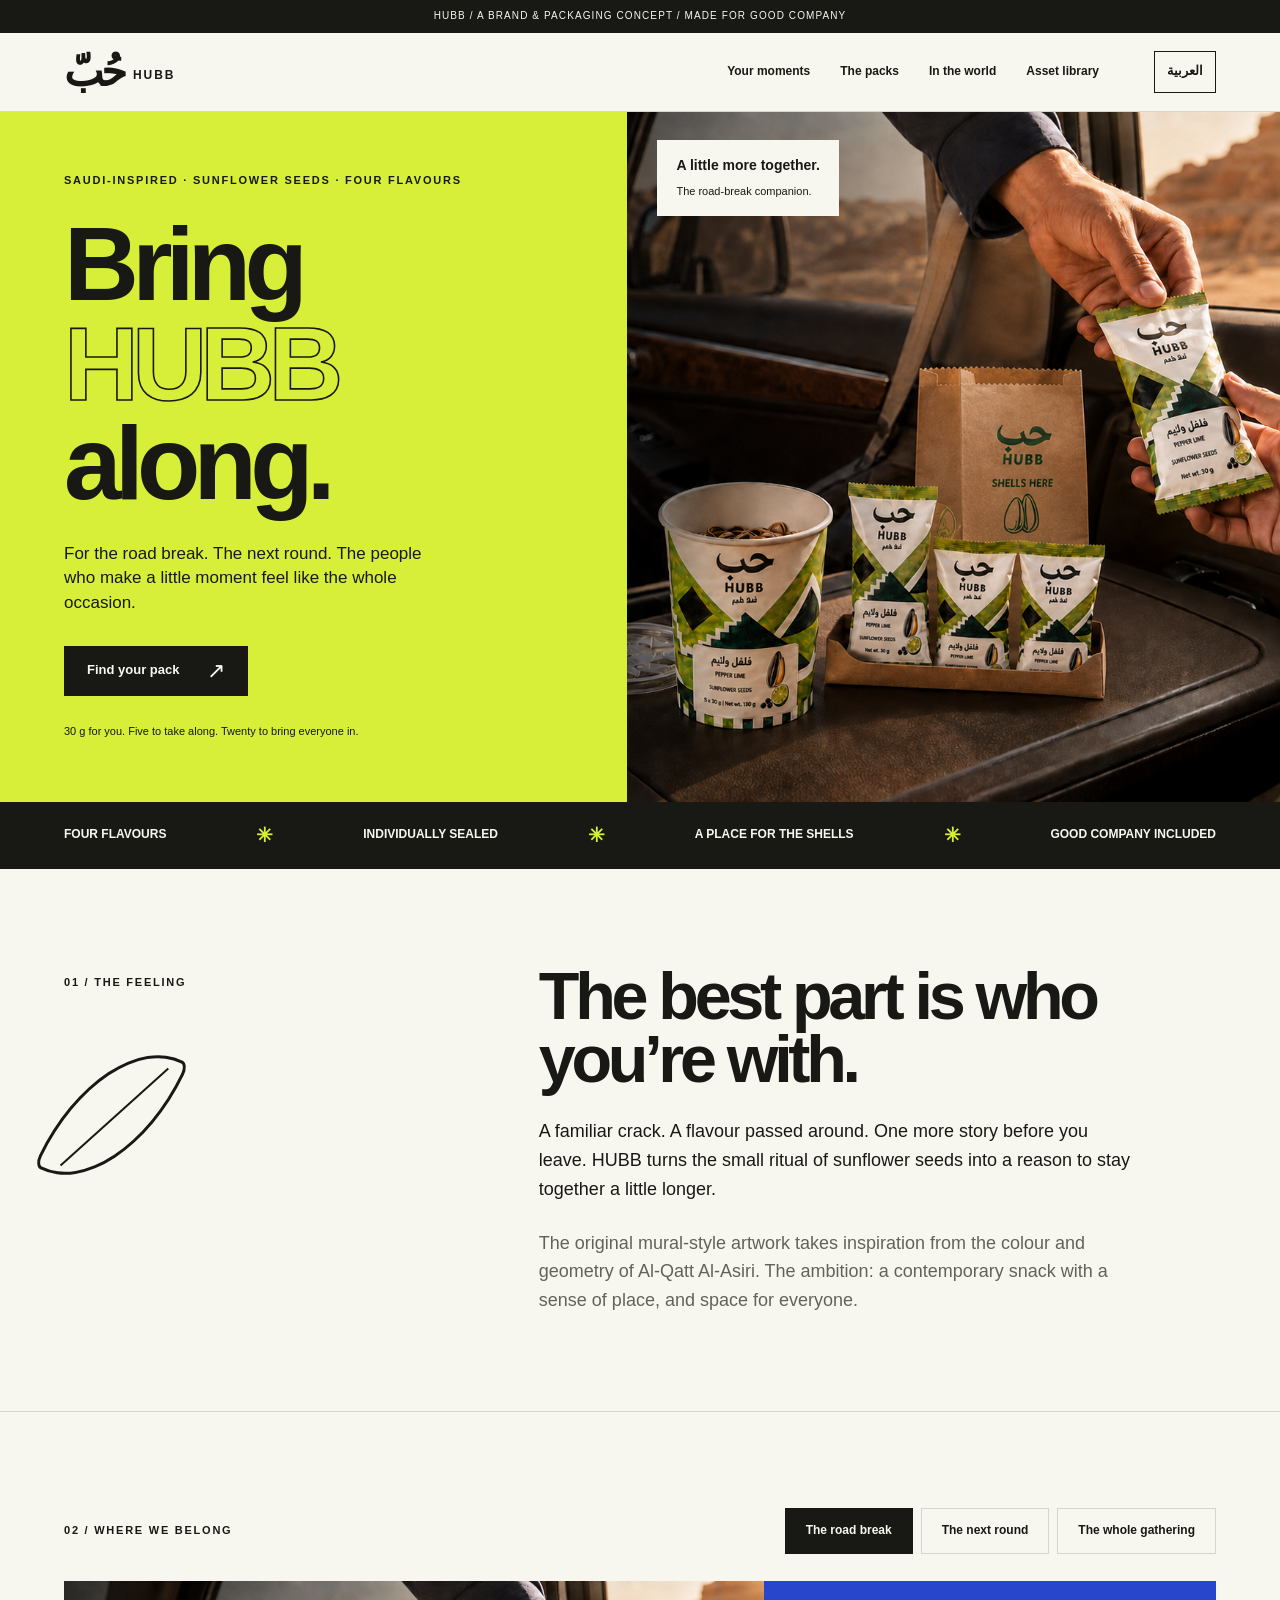
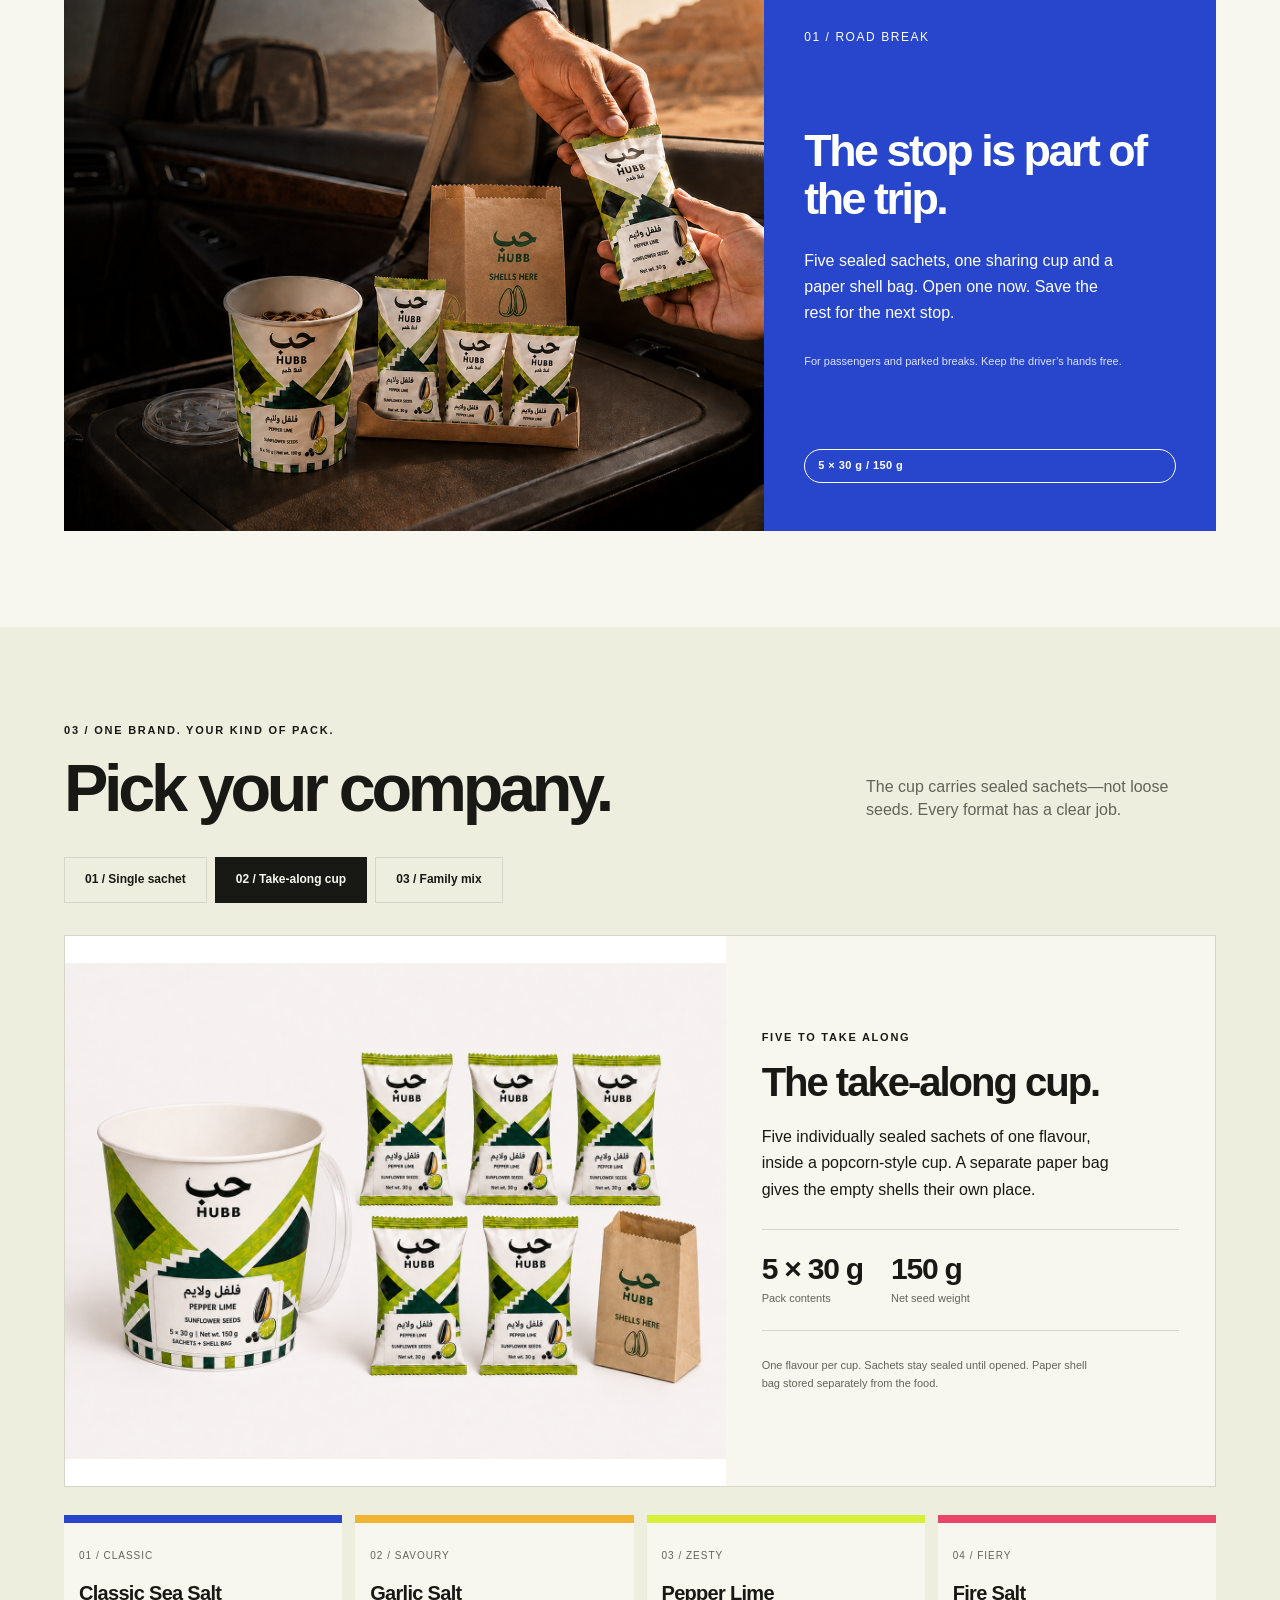
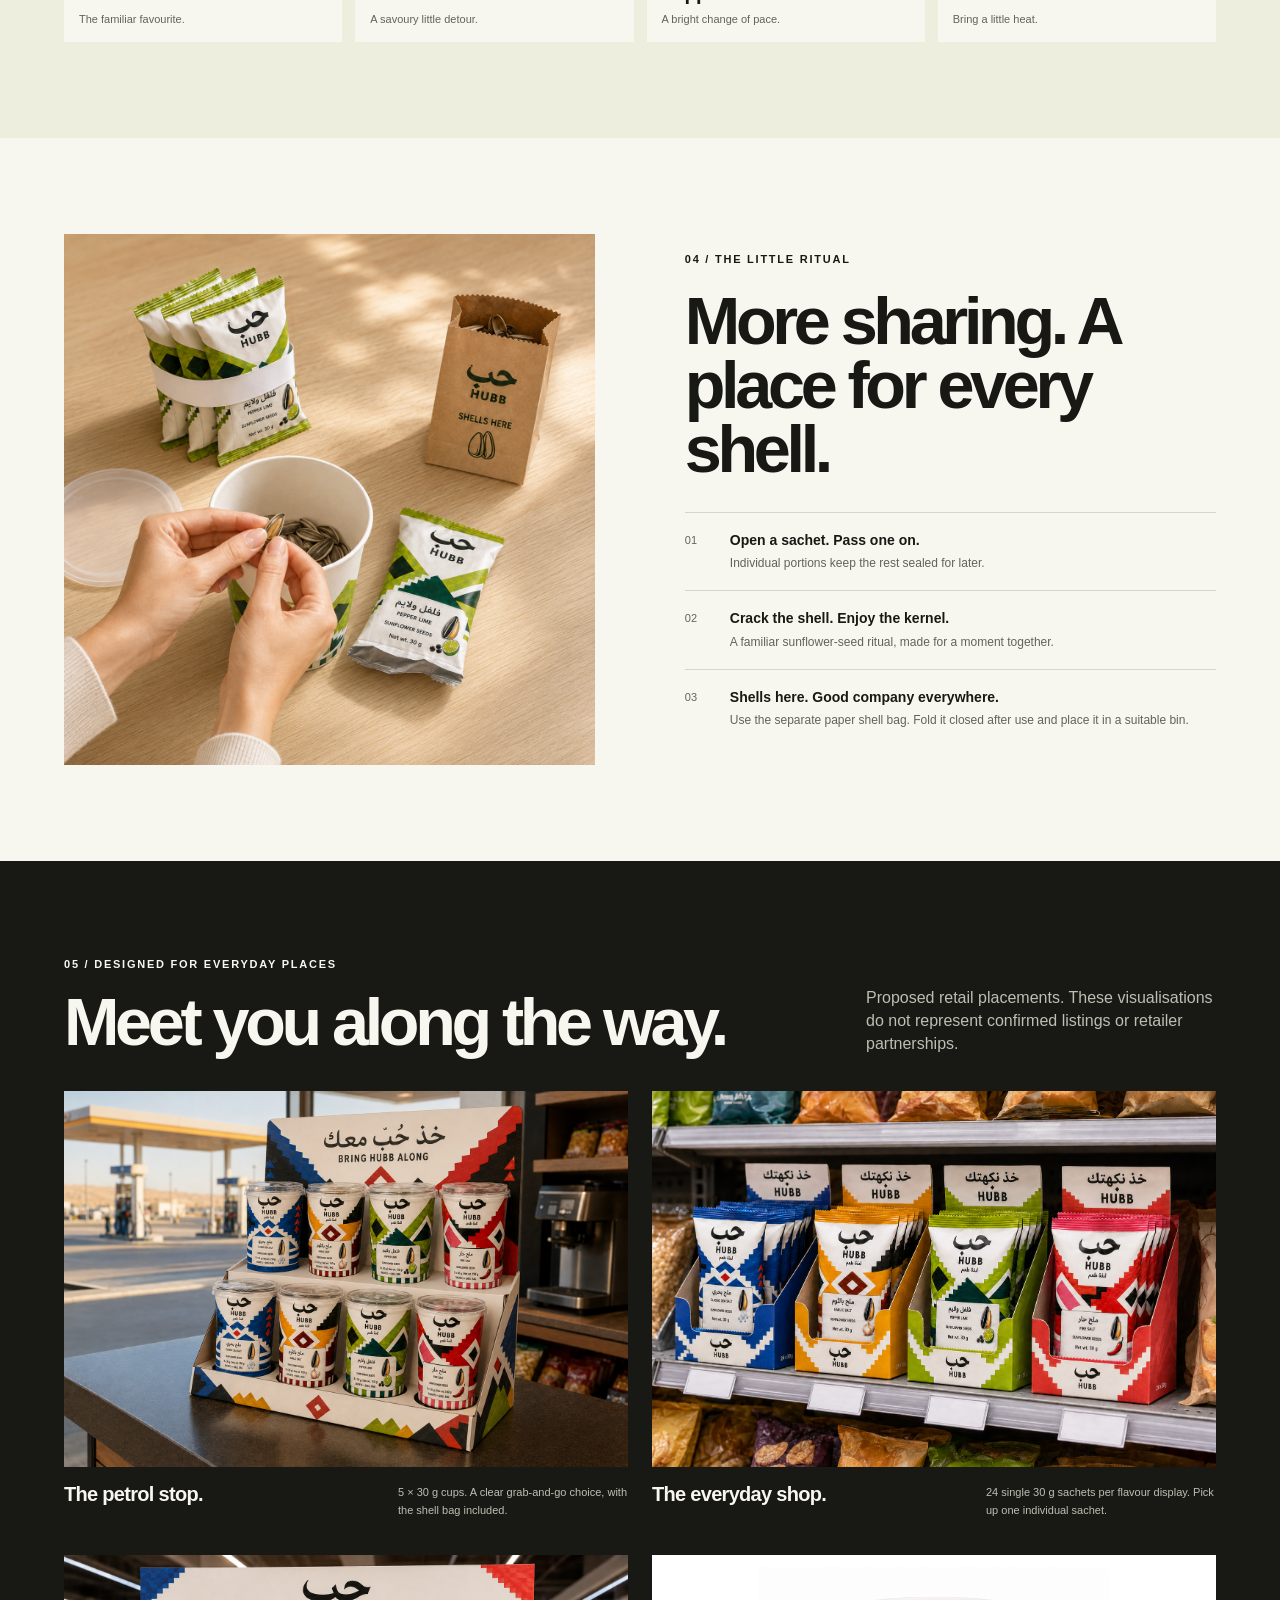
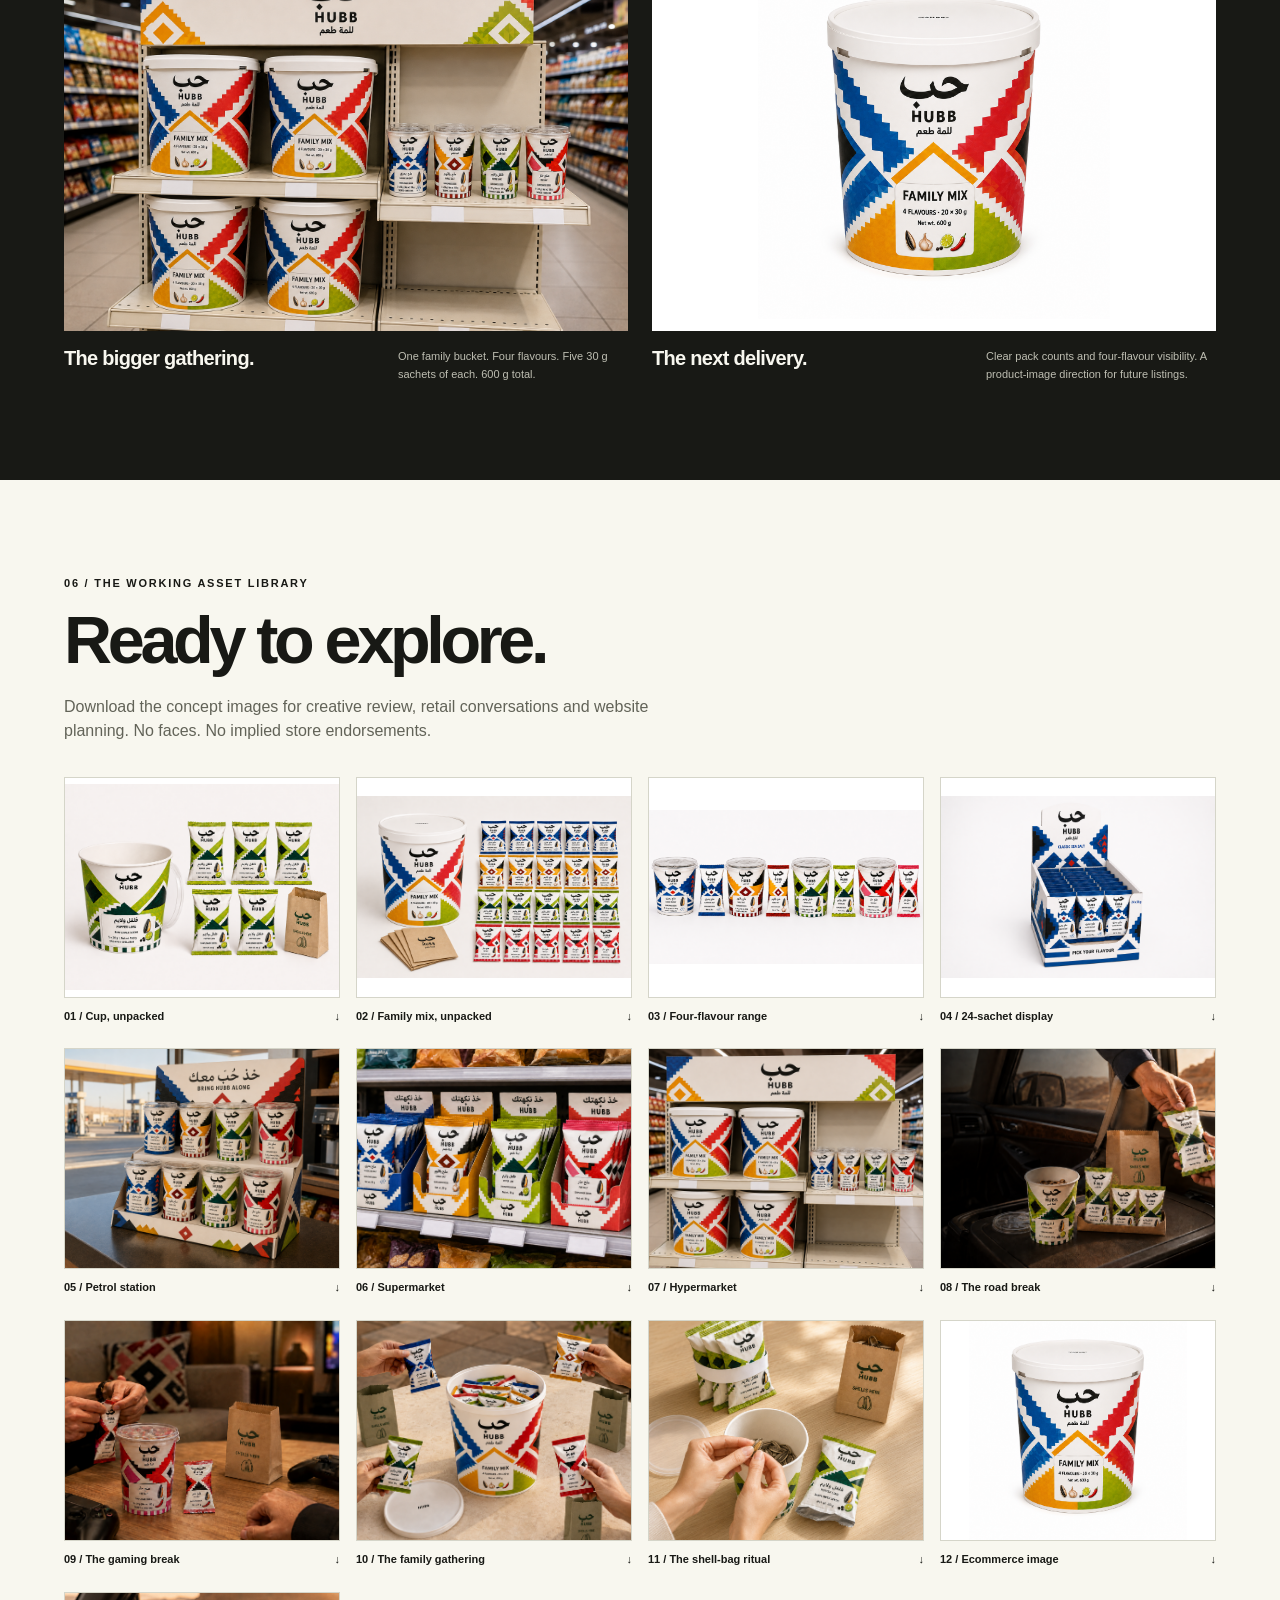
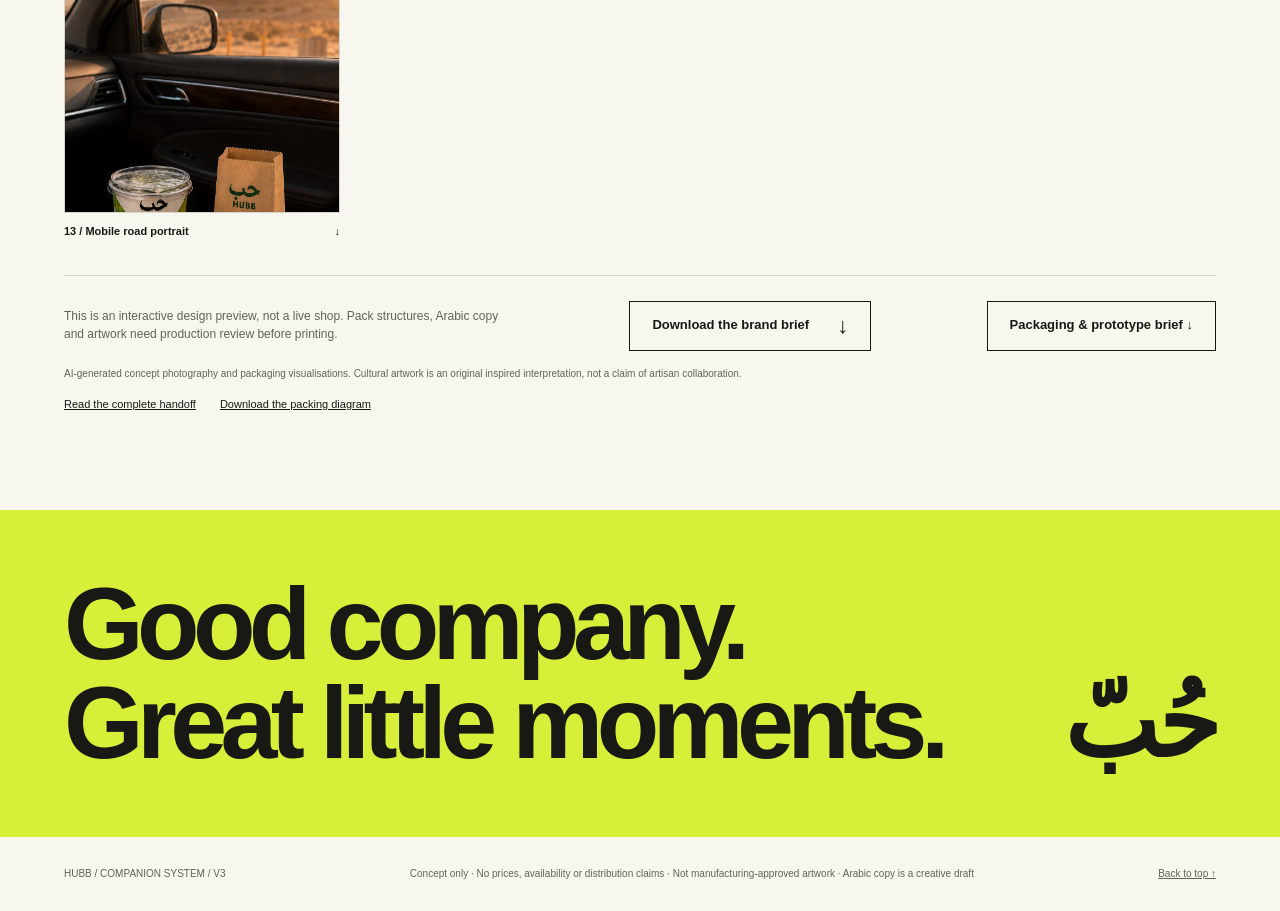
==== website/index.html @ 6b7f8776 "Publish HUBB companion brand website and visual assets" ====
<!doctype html>
<html lang="en" dir="ltr">
<head>
  <meta charset="utf-8">
  <meta name="viewport" content="width=device-width,initial-scale=1">
  <meta name="theme-color" content="#d8ef39">
  <title>HUBB — Bring HUBB along</title>
  <meta name="description" content="A Saudi-inspired sunflower seed brand for the road break, the next round and the whole gathering. Explore the HUBB packaging concept.">
  <style>
    :root{--ink:#181915;--paper:#f8f7ef;--lime:#d8ef39;--blue:#2746cc;--saffron:#efb430;--pink:#e84568;--line:#d5d5c9;--muted:#626358;--font:Arial,Helvetica,sans-serif}
    *{box-sizing:border-box}html{scroll-behavior:smooth;scroll-padding-top:90px}body{margin:0;background:var(--paper);color:var(--ink);font-family:var(--font);line-height:1.45}button,a{-webkit-tap-highlight-color:transparent}button{font:inherit}button,a{touch-action:manipulation}a{color:inherit}button{color:inherit}img{max-width:100%;display:block}a:focus-visible,button:focus-visible{outline:3px solid var(--blue);outline-offset:5px}button{cursor:pointer}button:disabled{cursor:default}::selection{background:var(--lime);color:var(--ink)}.skip{position:fixed;top:-100px;inset-inline-start:16px;background:var(--ink);color:white;padding:12px;z-index:100}.skip:focus{top:10px}.wrap{max-width:1600px;margin:auto;padding-inline:5vw}.eyebrow{font-size:11px;font-weight:800;letter-spacing:.16em;text-transform:uppercase}.muted{color:var(--muted)}h1,h2,h3,p{margin:0}h1,h2{font-weight:900;letter-spacing:-.065em;line-height:.96}h2{font-size:clamp(42px,5.2vw,78px)}h3{font-size:23px;line-height:1.08;letter-spacing:-.035em}p{font-size:16px}.tag{display:inline-flex;align-items:center;gap:9px;padding:8px 13px;border:1px solid currentColor;border-radius:30px;font-size:11px;font-weight:bold;letter-spacing:.04em}.dot{width:7px;height:7px;border-radius:50%;background:currentColor}.button{display:inline-flex;justify-content:center;align-items:center;gap:28px;min-height:50px;padding:13px 22px;text-decoration:none;border:1px solid var(--ink);background:var(--ink);color:var(--paper);font-size:13px;font-weight:bold;border-radius:0}.button.light{background:transparent;color:var(--ink)}.arrow{font-size:22px;font-weight:400;line-height:1}.section{padding-block:96px}.section-head{display:flex;justify-content:space-between;gap:35px;align-items:flex-end;margin-bottom:36px}.section-head .eyebrow{margin-bottom:18px}.section-head p{max-width:350px}.topbar{background:var(--ink);color:var(--paper);text-align:center;font-size:10px;letter-spacing:.11em;text-transform:uppercase;padding:9px 15px}.nav{position:sticky;top:0;z-index:20;background:rgba(248,247,239,.97);border-bottom:1px solid var(--line)}.nav-inner{height:78px;display:flex;align-items:center;gap:30px}.brand{text-decoration:none;display:flex;align-items:center;gap:10px}.brand-ar{font-family:Tahoma,Arial,sans-serif;font-size:42px;font-weight:900;letter-spacing:-4px;line-height:1}.brand-en{font-size:12px;letter-spacing:.16em;font-weight:900;padding-top:9px}.nav-links{display:flex;gap:30px;margin-inline-start:auto}.nav-links a{text-decoration:none;font-size:12px;font-weight:bold}.nav-links a:hover{text-decoration:underline;text-underline-offset:6px}.lang{margin-inline-start:25px;min-height:42px;min-width:62px;border:1px solid var(--ink);background:none;font-weight:bold;font-size:13px}.hero{display:grid;grid-template-columns:1fr 1.04fr;min-height:690px;background:var(--lime);overflow:hidden}.hero-copy{padding:58px 4vw 58px 5vw;display:flex;flex-direction:column;align-items:flex-start;justify-content:center}.hero .eyebrow{margin-bottom:26px}.hero h1{font-size:clamp(70px,8.1vw,122px);max-width:610px}.hero h1 span{display:block}.hero h1 .outline{-webkit-text-stroke:1.6px var(--ink);color:transparent}.hero-copy>p{max-width:365px;margin-top:28px;font-size:17px}.hero-copy .button{margin-top:30px}.hero-small{margin-top:32px;font-size:11px!important;max-width:none!important}.hero-visual{position:relative;min-width:0;min-height:100%;background:#d7d1bf}.hero-visual>picture,.hero-visual img{width:100%;height:100%;object-fit:cover;position:absolute;inset:0}.hero-label{position:absolute;bottom:30px;inset-inline-start:30px;background:var(--paper);padding:15px 19px;max-width:260px}.hero-label strong{display:block;font-size:14px;margin-bottom:3px}.hero-label span{font-size:11px}.ribbon{padding:19px 5vw;background:var(--ink);color:var(--paper);display:flex;justify-content:space-between;align-items:center;gap:20px;flex-wrap:wrap;font-size:12px;font-weight:bold}.ribbon i{font-style:normal;color:var(--lime);font-size:20px}.story{display:grid;grid-template-columns:.55fr 1fr;gap:8vw;border-bottom:1px solid var(--line)}.story h2{max-width:780px}.story p{max-width:600px;margin-top:25px;font-size:18px;line-height:1.6}.story-side{padding-top:10px}.story-side .seed-mark{margin-top:45px;width:95px;height:160px;border:3px solid var(--ink);border-radius:95% 8% 95% 8%;transform:rotate(26deg);position:relative}.seed-mark:after{content:"";position:absolute;width:2px;background:var(--ink);height:145px;left:47px;top:5px;transform:rotate(22deg)}.moments-head{display:flex;align-items:center;justify-content:space-between;gap:28px;margin-bottom:27px}.tabs{display:flex;gap:8px;flex-wrap:wrap}.tab{background:none;border:1px solid var(--line);padding:13px 20px;min-height:46px;font-size:12px;font-weight:bold}.tab[aria-selected="true"]{background:var(--ink);border-color:var(--ink);color:var(--paper)}.tab:hover{border-color:var(--ink)}.moment-stage{display:grid;grid-template-columns:1.55fr 1fr;min-height:550px}.moment-stage .photo{min-height:550px;position:relative;background:#ddd7ca;overflow:hidden}.moment-stage .photo img{width:100%;height:100%;position:absolute;object-fit:cover}.moment-copy{background:var(--blue);color:white;padding:48px 40px;display:flex;flex-direction:column;justify-content:space-between;gap:35px}.moment-copy h3{font-size:clamp(35px,3.5vw,55px);letter-spacing:-.055em;max-width:390px}.moment-copy p{margin-top:25px;max-width:320px;line-height:1.65}.moment-note{font-size:11px!important;opacity:.85}.moment-counter{font-size:12px;letter-spacing:.13em}.format-section{background:#eeeede}.format-selector{margin-bottom:32px}.format-layout{display:grid;grid-template-columns:1.35fr 1fr;border:1px solid var(--line);background:var(--paper)}.format-photo{background:white;min-width:0;display:flex;align-items:center;justify-content:center;aspect-ratio:1.2}.format-photo img{width:100%;height:100%;object-fit:contain}.format-detail{padding:40px 36px;display:flex;flex-direction:column;justify-content:center}.format-detail h3{font-size:40px;letter-spacing:-.05em;margin:15px 0 20px}.format-detail>p{line-height:1.65;max-width:370px}.format-stat{display:flex;gap:28px;border-block:1px solid var(--line);padding:22px 0;margin:26px 0}.format-stat strong{display:block;font-size:30px;letter-spacing:-.04em;line-height:1.1}.format-stat span{font-size:11px;color:var(--muted)}.format-detail .small{font-size:11px;max-width:340px;line-height:1.6}.flavors{display:grid;grid-template-columns:repeat(4,1fr);margin-top:28px;gap:13px}.flavor{border-top:8px solid var(--color);padding:19px 15px 14px;background:var(--paper)}.flavor .num{font-size:10px;letter-spacing:.1em;color:var(--muted)}.flavor h3{margin-top:17px;font-size:20px}.flavor p{font-size:11px;margin-top:8px;color:var(--muted)}.ritual{display:grid;grid-template-columns:1fr 1fr;gap:7vw;align-items:center}.ritual-image{background:white;aspect-ratio:1;object-fit:contain;width:100%}.ritual .eyebrow{margin-bottom:22px}.ritual h2{max-width:480px}.ritual-list{padding:0;margin:30px 0 0;list-style:none;counter-reset:ritual}.ritual-list li{counter-increment:ritual;display:grid;grid-template-columns:30px 1fr;gap:15px;padding:17px 0;border-top:1px solid var(--line)}.ritual-list li:before{content:"0" counter(ritual);font-size:11px;color:var(--muted);padding-top:3px}.ritual-list strong{display:block;font-size:14px;margin-bottom:4px}.ritual-list p{font-size:12px;color:var(--muted);line-height:1.6}.retail{background:var(--ink);color:var(--paper)}.retail .muted{color:#bebeb2}.retail-grid{display:grid;grid-template-columns:1fr 1fr;gap:36px 24px}.retail-card{min-width:0}.retail-image{aspect-ratio:1.5;overflow:hidden;background:#33342d}.retail-card img{width:100%;height:100%;object-fit:cover;transition:transform .6s}.retail-card:hover img{transform:scale(1.025)}.retail-caption{display:flex;justify-content:space-between;gap:25px;padding-top:17px}.retail-caption h3{font-size:20px}.retail-caption p{font-size:11px;max-width:230px;color:#bebeb2;line-height:1.6}.asset-header{max-width:620px}.assets-grid{display:grid;grid-template-columns:repeat(4,1fr);gap:24px 16px;margin-top:35px}.asset{text-decoration:none;display:block;min-width:0}.asset-thumb{aspect-ratio:1.25;background:#eeeee4;overflow:hidden;border:1px solid var(--line)}.asset img{height:100%;width:100%;object-fit:cover;transition:transform .5s}.asset:hover img{transform:scale(1.035)}.asset-caption{display:flex;justify-content:space-between;gap:10px;font-size:11px;font-weight:bold;padding-top:11px}.asset-caption span:first-child{flex:1}.download-bar{margin-top:35px;border-top:1px solid var(--line);padding-top:25px;display:flex;justify-content:space-between;gap:20px;align-items:center}.download-bar p{font-size:12px;max-width:450px}.end{background:var(--lime);padding-block:65px}.end-inner{display:flex;justify-content:space-between;gap:40px;align-items:flex-end}.end h2{font-size:clamp(48px,8vw,120px);max-width:930px}.end .brand-ar{font-size:100px}.footer{padding-block:30px;display:flex;justify-content:space-between;gap:30px;font-size:10px;color:var(--muted)}.footer p{font-size:10px;max-width:650px}.photo-credit{font-size:10px;color:var(--muted);margin-top:16px} [dir="rtl"]{--font:Tahoma,Arial,sans-serif}[dir="rtl"] h1,[dir="rtl"] h2,[dir="rtl"] h3{letter-spacing:-.025em;line-height:1.2}[dir="rtl"] .eyebrow{letter-spacing:0}[dir="rtl"] .hero-copy{padding:58px 5vw 58px 4vw}[dir="rtl"] .hero h1{font-size:clamp(64px,7vw,105px)}[dir="rtl"] .brand-ar{letter-spacing:-3px}[dir="rtl"] .arrow{transform:scaleX(-1)}[dir="rtl"] .format-detail h3{font-size:35px}[dir="rtl"] .hero h1 .outline{-webkit-text-stroke:1px var(--ink)}
    @media(min-width:1600px){.wrap{padding-inline:80px}.hero{max-width:1600px;margin:auto}.hero-copy{padding-inline-start:80px}.ribbon{max-width:1600px;margin:auto}}
    @media(max-width:1000px){.nav-links{gap:18px}.nav-inner{gap:15px}.lang{margin-inline-start:10px}.hero{min-height:580px}.hero-copy{padding-block:42px}.hero h1{font-size:80px}.section{padding-block:70px}.moment-stage{grid-template-columns:1.2fr 1fr;min-height:480px}.moment-stage .photo{min-height:480px}.moment-copy{padding:30px}.format-layout{grid-template-columns:1.1fr 1fr}.format-detail{padding:28px}.format-detail h3{font-size:34px}.assets-grid{grid-template-columns:repeat(3,1fr)}}
    @media(max-width:700px){.wrap{padding-inline:22px}.topbar{font-size:8px;letter-spacing:.07em}.nav-inner{height:68px}.brand-ar{font-size:35px}.brand-en{font-size:10px}.nav-links{margin-inline-start:auto}.nav-links a{font-size:11px}.nav-links a:nth-child(n+2){display:none}.lang{min-height:37px;min-width:54px;margin-inline-start:2px;font-size:11px}.hero{grid-template-columns:1fr}.hero-copy,[dir="rtl"] .hero-copy{padding:35px 22px 38px}.hero .eyebrow{margin-bottom:20px;font-size:9px}.hero h1{font-size:83px;line-height:.89;letter-spacing:-.07em}.hero h1 span{display:inline}.hero h1 span:after{content:" "}.hero h1 .outline{display:block}.hero-copy>p{font-size:14px;max-width:290px;margin-top:24px}.hero-copy .button{margin-top:22px;min-height:46px;font-size:12px}.hero-small{margin-top:18px!important;font-size:10px!important}.hero-visual{min-height:420px;aspect-ratio:1}.hero-label{bottom:20px;inset-inline-start:22px;padding:12px 15px}.hero-label strong{font-size:12px}.hero-label span{font-size:10px}.ribbon{padding:18px 22px;font-size:10px;gap:14px;justify-content:flex-start}.ribbon i{font-size:14px}.ribbon span:last-child{display:none}.section{padding-block:54px}.section-head{display:block;margin-bottom:25px}.section-head p{margin-top:20px;font-size:14px}.section-head .eyebrow{font-size:10px;margin-bottom:14px}h2{font-size:43px}.story{grid-template-columns:1fr;gap:24px}.story-side{display:flex;align-items:center;justify-content:space-between}.story-side .seed-mark{display:none}.story p{font-size:15px;margin-top:20px}.moments-head{display:block}.moments-head .eyebrow{margin-bottom:20px}.tabs{gap:6px}.tab{font-size:10px;padding:12px 13px;min-height:42px;flex:1}.moment-stage{grid-template-columns:1fr}.moment-stage .photo{min-height:350px;aspect-ratio:1.1}.moment-copy{padding:29px 24px;min-height:340px;gap:25px}.moment-copy h3{font-size:39px;max-width:320px}.moment-copy p{font-size:14px;line-height:1.6;margin-top:18px}.moment-note{font-size:10px!important}.format-selector{margin-bottom:22px}.format-layout{grid-template-columns:1fr}.format-photo{aspect-ratio:1.2}.format-detail{padding:28px 23px}.format-detail h3{font-size:33px;margin:13px 0 17px}.format-detail>p{font-size:14px}.format-stat{margin:22px 0;padding:19px 0;gap:22px}.format-stat strong{font-size:27px}.flavors{grid-template-columns:1fr 1fr;gap:10px}.flavor{padding:14px 13px;border-top-width:6px}.flavor h3{font-size:19px;margin-top:10px}.flavor p{font-size:10px}.ritual{grid-template-columns:1fr;gap:29px}.ritual-image{order:2}.ritual-list{margin-top:25px}.retail-grid{grid-template-columns:1fr;gap:30px}.retail-caption{gap:18px}.retail-caption h3{font-size:19px}.retail-caption p{font-size:10px;max-width:180px}.assets-grid{grid-template-columns:1fr 1fr;gap:22px 12px}.asset-caption{font-size:10px}.download-bar{align-items:flex-start;flex-direction:column}.download-bar p{font-size:11px}.button{font-size:12px}.end{padding-block:43px}.end-inner{align-items:center}.end h2{font-size:51px}.end .brand-ar{font-size:68px}.footer{flex-direction:column;padding-block:23px;gap:14px}.footer p{font-size:9px}.photo-credit{font-size:9px}[dir="rtl"] .hero h1{font-size:70px;line-height:1.1}[dir="rtl"] .hero h1 span{display:block}[dir="rtl"] h2{font-size:38px}[dir="rtl"] .end h2{font-size:44px}}
    .hero-visual img{object-position:72% center}.hero-label{top:28px;bottom:auto}#moment-image{object-position:70% center}.retail-card:last-child .retail-image{background:white}.retail-card:last-child img{object-fit:contain;padding:12px}.asset.product .asset-thumb{background:white}.asset.product img{object-fit:contain}
    @media(max-width:700px){.hero-visual{width:100%;min-width:0;aspect-ratio:auto}.hero-visual img{object-position:center bottom}.hero-label{top:20px;bottom:auto}.moment-stage .photo{width:100%;min-width:0;aspect-ratio:auto}.end-inner{display:block}.end .brand-ar{font-size:56px;margin-top:28px}}
    @media(prefers-reduced-motion:reduce){html{scroll-behavior:auto}*,*:before,*:after{transition:none!important;animation:none!important}}
    @media print{.topbar,.nav,.skip,.tabs,.download-bar,.assets,.button{display:none!important}body{background:white}.wrap{padding-inline:15px}.section{padding-block:30px;break-inside:avoid}h2{font-size:32px}.hero{min-height:400px;grid-template-columns:1fr 1fr}.hero h1{font-size:60px}.hero-copy{padding:25px}.hero-visual{min-height:400px}.moment-stage{min-height:350px}.moment-stage .photo{min-height:350px}.moment-copy{padding:22px}.moment-copy h3{font-size:30px}.retail{background:white;color:var(--ink)}.retail-caption p{color:var(--muted)}.end{padding-block:25px}.end h2{font-size:45px}.footer{padding-block:15px}a{text-decoration:none}}
  </style>
</head>
<body>
  <a class="skip" href="#main" data-en="Skip to content" data-ar="انتقل إلى المحتوى">Skip to content</a>
  <div class="topbar" data-en="HUBB / A brand & packaging concept / Made for good company" data-ar="حُبّ / تصور للعلامة والتغليف / للّمة الحلوة">HUBB / A brand & packaging concept / Made for good company</div>
  <header class="nav"><div class="wrap nav-inner"><a class="brand" href="#" aria-label="HUBB home"><span class="brand-ar" lang="ar" dir="rtl">حُبّ</span><span class="brand-en">HUBB</span></a><nav class="nav-links" aria-label="Main navigation"><a href="#moments" data-en="Your moments" data-ar="لحظاتك">Your moments</a><a href="#formats" data-en="The packs" data-ar="العبوات">The packs</a><a href="#retail" data-en="In the world" data-ar="حولك">In the world</a><a href="#assets" data-en="Asset library" data-ar="مكتبة الصور">Asset library</a></nav><button class="lang" id="language" aria-label="Switch to Arabic">العربية</button></div></header>
  <main id="main">
    <section class="hero" aria-labelledby="hero-title"><div class="hero-copy"><div class="eyebrow" data-en="Saudi-inspired · Sunflower seeds · Four flavours" data-ar="بإلهام سعودي · بذور دوار الشمس · أربع نكهات">Saudi-inspired · Sunflower seeds · Four flavours</div><h1 id="hero-title"><span data-en="Bring" data-ar="خذ">Bring</span><span class="outline" data-en="HUBB" data-ar="حُبّ">HUBB</span><span data-en="along." data-ar="معك.">along.</span></h1><p data-en="For the road break. The next round. The people who make a little moment feel like the whole occasion." data-ar="لاستراحة الطريق. للجولة الجاية. وللناس اللي يحوّلون اللحظة البسيطة إلى لَمّة حلوة.">For the road break. The next round. The people who make a little moment feel like the whole occasion.</p><a class="button" href="#formats"><span data-en="Find your pack" data-ar="اكتشف عبوتك">Find your pack</span><span class="arrow" aria-hidden="true">↗</span></a><p class="hero-small" data-en="30 g for you. Five to take along. Twenty to bring everyone in." data-ar="٣٠ غ لك. خمس أكياس للطلعة. وعشرون كيسًا للّمة.">30 g for you. Five to take along. Twenty to bring everyone in.</p></div><div class="hero-visual"><picture><source media="(max-width:700px)" srcset="../assets/13-mobile-road.png"><img src="../assets/08-road-hero.png" alt="HUBB sharing cup and sunflower seed sachets during a parked Saudi road-trip break; no faces shown" data-alt-en="HUBB sharing cup and sunflower seed sachets during a parked Saudi road-trip break; no faces shown" data-alt-ar="عبوة حُبّ وأكياس بذور دوار الشمس في استراحة رحلة سعودية والسيارة متوقفة، دون إظهار الوجوه" fetchpriority="high"></picture><div class="hero-label"><strong data-en="A little more together." data-ar="اللّمة أحلى مع حُبّ.">A little more together.</strong><span data-en="The road-break companion." data-ar="رفيق استراحة الطريق.">The road-break companion.</span></div></div></section>
    <div class="ribbon" aria-label="Brand features"><span data-en="FOUR FLAVOURS" data-ar="أربع نكهات">FOUR FLAVOURS</span><i aria-hidden="true">✳</i><span data-en="INDIVIDUALLY SEALED" data-ar="أكياس مغلقة كلٌّ على حدة">INDIVIDUALLY SEALED</span><i aria-hidden="true">✳</i><span data-en="A PLACE FOR THE SHELLS" data-ar="مكان للقشور">A PLACE FOR THE SHELLS</span><i aria-hidden="true">✳</i><span data-en="GOOD COMPANY INCLUDED" data-ar="للّمة طعم">GOOD COMPANY INCLUDED</span></div>
    <section class="wrap section story"><div class="story-side"><div class="eyebrow" data-en="01 / The feeling" data-ar="٠١ / الحكاية">01 / The feeling</div><div class="seed-mark" aria-hidden="true"></div></div><div><h2 data-en="The best part is who you’re with." data-ar="أحلى ما في اللحظة، اللي معك.">The best part is who you’re with.</h2><p data-en="A familiar crack. A flavour passed around. One more story before you leave. HUBB turns the small ritual of sunflower seeds into a reason to stay together a little longer." data-ar="طقطقة مألوفة. نكهة تتشاركها. وسالفة أخيرة قبل تمشون. حُبّ يحوّل بذور دوار الشمس إلى تفاصيل صغيرة تجمعنا وقتًا أطول.">A familiar crack. A flavour passed around. One more story before you leave. HUBB turns the small ritual of sunflower seeds into a reason to stay together a little longer.</p><p class="muted" data-en="The original mural-style artwork takes inspiration from the colour and geometry of Al-Qatt Al-Asiri. The ambition: a contemporary snack with a sense of place, and space for everyone." data-ar="تصاميم أصلية مستلهمة من ألوان القط العسيري وهندسته، لطموح يجمع روح المكان مع سناك معاصر يرحّب بالجميع.">The original mural-style artwork takes inspiration from the colour and geometry of Al-Qatt Al-Asiri. The ambition: a contemporary snack with a sense of place, and space for everyone.</p></div></section>
    <section id="moments" class="wrap section"><div class="moments-head"><div class="eyebrow" data-en="02 / Where we belong" data-ar="٠٢ / لحظات تجمعنا">02 / Where we belong</div><div class="tabs" role="tablist" aria-label="Enjoying HUBB" id="moment-tabs"><button class="tab" id="moment-road" role="tab" aria-selected="true" aria-controls="moment-panel" data-moment="road" data-en="The road break" data-ar="استراحة الطريق">The road break</button><button class="tab" id="moment-game" role="tab" aria-selected="false" aria-controls="moment-panel" tabindex="-1" data-moment="game" data-en="The next round" data-ar="الجولة الجاية">The next round</button><button class="tab" id="moment-family" role="tab" aria-selected="false" aria-controls="moment-panel" tabindex="-1" data-moment="family" data-en="The whole gathering" data-ar="اللّمة كلها">The whole gathering</button></div></div><div class="moment-stage" id="moment-panel" role="tabpanel" aria-labelledby="moment-road" tabindex="0"><div class="photo"><img id="moment-image" src="../assets/08-road-hero.png" alt="HUBB at a parked road-trip break" loading="lazy"></div><div class="moment-copy"><div class="moment-counter" id="moment-counter">01 / ROAD BREAK</div><div><h3 id="moment-title">The stop is part of the trip.</h3><p id="moment-description">Five sealed sachets, one sharing cup and a paper shell bag. Open one now. Save the rest for the next stop.</p><p class="moment-note" id="moment-note">For passengers and parked breaks. Keep the driver’s hands free.</p></div><span class="tag" id="moment-tag">5 × 30 g / 150 g</span></div></div></section>
    <section id="formats" class="section format-section"><div class="wrap"><div class="section-head"><div><div class="eyebrow" data-en="03 / One brand. Your kind of pack." data-ar="٠٣ / علامة واحدة. وعبوة تناسبك.">03 / One brand. Your kind of pack.</div><h2 data-en="Pick your company." data-ar="اختَر للّمتك.">Pick your company.</h2></div><p class="muted" data-en="The cup carries sealed sachets—not loose seeds. Every format has a clear job." data-ar="الكوب يحمل أكياسًا مغلقة، وليس بذورًا سائبة. وكل عبوة لها دورها.">The cup carries sealed sachets—not loose seeds. Every format has a clear job.</p></div><div class="tabs format-selector" id="format-tabs" role="tablist" aria-label="Packaging formats"><button class="tab" id="format-sachet" role="tab" aria-selected="false" aria-controls="format-panel" tabindex="-1" data-format="sachet" data-en="01 / Single sachet" data-ar="٠١ / الكيس الفردي">01 / Single sachet</button><button class="tab" id="format-cup" role="tab" aria-selected="true" aria-controls="format-panel" data-format="cup" data-en="02 / Take-along cup" data-ar="٠٢ / كوب الطلعة">02 / Take-along cup</button><button class="tab" id="format-family" role="tab" aria-selected="false" aria-controls="format-panel" tabindex="-1" data-format="family" data-en="03 / Family mix" data-ar="٠٣ / تشكيلة العائلة">03 / Family mix</button></div><div class="format-layout" id="format-panel" role="tabpanel" aria-labelledby="format-cup" tabindex="0"><div class="format-photo"><img id="format-image" src="../assets/01-cup-unpacked.png" alt="A HUBB cup unpacked to show five sealed 30 gram sachets and a separate paper shell bag" loading="lazy"></div><div class="format-detail"><div class="eyebrow" id="format-kicker">FIVE TO TAKE ALONG</div><h3 id="format-title">The take-along cup.</h3><p id="format-description">Five individually sealed sachets of one flavour, inside a popcorn-style cup. A separate paper bag gives the empty shells their own place.</p><div class="format-stat"><div><strong id="format-count">5 × 30 g</strong><span data-en="Pack contents" data-ar="محتويات العبوة">Pack contents</span></div><div><strong id="format-weight">150 g</strong><span data-en="Net seed weight" data-ar="صافي وزن البذور">Net seed weight</span></div></div><p class="small muted" id="format-note">One flavour per cup. Sachets stay sealed until opened. Paper shell bag stored separately from the food.</p></div></div><div class="flavors"><article class="flavor" style="--color:var(--blue)"><span class="num">01 / CLASSIC</span><h3 data-en="Classic Sea Salt" data-ar="ملح بحري">Classic Sea Salt</h3><p data-en="The familiar favourite." data-ar="النكهة المألوفة اللي تحبها.">The familiar favourite.</p></article><article class="flavor" style="--color:var(--saffron)"><span class="num">02 / SAVOURY</span><h3 data-en="Garlic Salt" data-ar="ملح بالثوم">Garlic Salt</h3><p data-en="A savoury little detour." data-ar="طلعة بطعم مختلف.">A savoury little detour.</p></article><article class="flavor" style="--color:var(--lime)"><span class="num">03 / ZESTY</span><h3 data-en="Pepper Lime" data-ar="فلفل ولايم">Pepper Lime</h3><p data-en="A bright change of pace." data-ar="نكهة تغيّر الجو.">A bright change of pace.</p></article><article class="flavor" style="--color:var(--pink)"><span class="num">04 / FIERY</span><h3 data-en="Fire Salt" data-ar="ملح حار">Fire Salt</h3><p data-en="Bring a little heat." data-ar="خلّ اللّمة تحمى.">Bring a little heat.</p></article></div></div></section>
    <section class="wrap section ritual"><img class="ritual-image" src="../assets/11-shell-bag-ritual.png" alt="Hands demonstrate a HUBB sachet, seed cracking and a separate paper shell bag without showing faces" data-alt-en="Hands demonstrate a HUBB sachet, seed cracking and a separate paper shell bag without showing faces" data-alt-ar="الأيدي توضّح استخدام كيس حُبّ وكيس القشور الورقي المنفصل دون إظهار الوجوه" loading="lazy"><div><div class="eyebrow" data-en="04 / The little ritual" data-ar="٠٤ / تفاصيل تفرق">04 / The little ritual</div><h2 data-en="More sharing. A place for every shell." data-ar="نتشارك الطعم. وللقشور مكان.">More sharing. A place for every shell.</h2><ol class="ritual-list"><li><div><strong data-en="Open a sachet. Pass one on." data-ar="افتح كيسك. وشارك اللي معك.">Open a sachet. Pass one on.</strong><p data-en="Individual portions keep the rest sealed for later." data-ar="حصص فردية، والباقي يبقى مغلقًا للمرّة الجاية.">Individual portions keep the rest sealed for later.</p></div></li><li><div><strong data-en="Crack the shell. Enjoy the kernel." data-ar="قشّر البذرة. واستمتع باللبّ.">Crack the shell. Enjoy the kernel.</strong><p data-en="A familiar sunflower-seed ritual, made for a moment together." data-ar="تفاصيل مألوفة في لحظة تجمعنا.">A familiar sunflower-seed ritual, made for a moment together.</p></div></li><li><div><strong data-en="Shells here. Good company everywhere." data-ar="القشور هنا. واللّمة تستمر.">Shells here. Good company everywhere.</strong><p data-en="Use the separate paper shell bag. Fold it closed after use and place it in a suitable bin." data-ar="ضع القشور في الكيس الورقي المنفصل. اطوه بعد الاستخدام وتخلّص منه في سلة مناسبة.">Use the separate paper shell bag. Fold it closed after use and place it in a suitable bin.</p></div></li></ol></div></section>
    <section id="retail" class="section retail"><div class="wrap"><div class="section-head"><div><div class="eyebrow" data-en="05 / Designed for everyday places" data-ar="٠٥ / مصمّم لأماكنك اليومية">05 / Designed for everyday places</div><h2 data-en="Meet you along the way." data-ar="نلقاك في طريقك.">Meet you along the way.</h2></div><p class="muted" data-en="Proposed retail placements. These visualisations do not represent confirmed listings or retailer partnerships." data-ar="تصورات مقترحة للعرض في المتاجر، وليست إعلانًا عن توفر فعلي أو شراكات مؤكدة.">Proposed retail placements. These visualisations do not represent confirmed listings or retailer partnerships.</p></div><div class="retail-grid"><article class="retail-card"><div class="retail-image"><img src="../assets/05-petrol-station.png" alt="Concept HUBB take-along cup display in a petrol-station convenience store" data-alt-en="Concept HUBB take-along cup display in a petrol-station convenience store" data-alt-ar="تصور لعرض أكواب حُبّ في متجر محطة وقود" loading="lazy"></div><div class="retail-caption"><h3 data-en="The petrol stop." data-ar="محطة الطريق.">The petrol stop.</h3><p data-en="5 × 30 g cups. A clear grab-and-go choice, with the shell bag included." data-ar="أكواب ٥ × ٣٠ غ. خيار واضح للطلعة مع كيس القشور.">5 × 30 g cups. A clear grab-and-go choice, with the shell bag included.</p></div></article><article class="retail-card"><div class="retail-image"><img src="../assets/06-supermarket.png" alt="Concept supermarket shelf-ready display of individual HUBB sachets" data-alt-en="Concept supermarket shelf-ready display of individual HUBB sachets" data-alt-ar="تصور لعرض أكياس حُبّ الفردية في السوبرماركت" loading="lazy"></div><div class="retail-caption"><h3 data-en="The everyday shop." data-ar="المشتريات اليومية.">The everyday shop.</h3><p data-en="24 single 30 g sachets per flavour display. Pick up one individual sachet." data-ar="٢٤ كيسًا فرديًا بوزن ٣٠ غ في علبة عرض لكل نكهة، لشراء الكيس بالقطعة.">24 single 30 g sachets per flavour display. Pick up one individual sachet.</p></div></article><article class="retail-card"><div class="retail-image"><img src="../assets/07-hypermarket.png" alt="Concept HUBB family bucket and cup display in a hypermarket" data-alt-en="Concept HUBB family bucket and cup display in a hypermarket" data-alt-ar="تصور لعرض عبوات حُبّ العائلية والأكواب في الهايبرماركت" loading="lazy"></div><div class="retail-caption"><h3 data-en="The bigger gathering." data-ar="اللّمة الكبيرة.">The bigger gathering.</h3><p data-en="One family bucket. Four flavours. Five 30 g sachets of each. 600 g total." data-ar="عبوة عائلية واحدة. أربع نكهات. خمسة أكياس ٣٠ غ من كل نكهة. المجموع ٦٠٠ غ.">One family bucket. Four flavours. Five 30 g sachets of each. 600 g total.</p></div></article><article class="retail-card"><div class="retail-image"><img src="../assets/12-ecommerce-main.png" alt="HUBB packaging photographed against a clean background for ecommerce product listings" data-alt-en="HUBB packaging photographed against a clean background for ecommerce product listings" data-alt-ar="عبوات حُبّ على خلفية نظيفة لصور المنتجات في التجارة الإلكترونية" loading="lazy"></div><div class="retail-caption"><h3 data-en="The next delivery." data-ar="الطلب الجاي.">The next delivery.</h3><p data-en="Clear pack counts and four-flavour visibility. A product-image direction for future listings." data-ar="عدد أكياس واضح وأربع نكهات ظاهرة، كتوجه لصور القوائم المستقبلية.">Clear pack counts and four-flavour visibility. A product-image direction for future listings.</p></div></article></div></div></section>
    <section id="assets" class="wrap section assets"><div class="asset-header"><div class="eyebrow" data-en="06 / The working asset library" data-ar="٠٦ / مكتبة الصور">06 / The working asset library</div><h2 style="margin-top:18px" data-en="Ready to explore." data-ar="جاهزة للاستكشاف.">Ready to explore.</h2><p class="muted" style="margin-top:22px" data-en="Download the concept images for creative review, retail conversations and website planning. No faces. No implied store endorsements." data-ar="حمّل الصور المفاهيمية للمراجعة الإبداعية ومناقشات العرض وتخطيط الموقع. دون وجوه أو إيحاء بتأييد المتاجر.">Download the concept images for creative review, retail conversations and website planning. No faces. No implied store endorsements.</p></div><div class="assets-grid" id="asset-grid"></div><div class="download-bar"><p class="muted" data-en="This is an interactive design preview, not a live shop. Pack structures, Arabic copy and artwork need production review before printing." data-ar="هذا عرض تصميم تفاعلي، وليس متجرًا مباشرًا. تُراجع هياكل العبوات والنصوص العربية والتصاميم قبل الطباعة.">This is an interactive design preview, not a live shop. Pack structures, Arabic copy and artwork need production review before printing.</p><a class="button light" id="brief-link" href="../briefs/GROWTH_AND_BRAND_STORY.md" download><span data-en="Download the brand brief" data-ar="تحميل دليل العلامة">Download the brand brief</span><span class="arrow" aria-hidden="true">↓</span></a></div><p class="photo-credit" data-en="AI-generated concept photography and packaging visualisations. Cultural artwork is an original inspired interpretation, not a claim of artisan collaboration." data-ar="صور وتصوّرات تغليف مولّدة بالذكاء الاصطناعي. التصميم الثقافي تفسير أصلي مستلهم، وليس ادعاء تعاون مع حرفيين.">AI-generated concept photography and packaging visualisations. Cultural artwork is an original inspired interpretation, not a claim of artisan collaboration.</p></section>
    <section class="end"><div class="wrap end-inner"><h2 data-en="Good company. Great little moments." data-ar="لَمّة حلوة. ولحظات أحلى.">Good company. Great little moments.</h2><div class="brand-ar" lang="ar" dir="rtl" aria-label="HUBB">حُبّ</div></div></section>
  </main>
  <footer class="wrap footer"><span>HUBB / COMPANION SYSTEM / V3</span><p data-en="Concept only · No prices, availability or distribution claims · Not manufacturing-approved artwork · Arabic copy is a creative draft" data-ar="تصور فقط · دون أسعار أو ادعاءات توفر وتوزيع · ليس تصميمًا معتمدًا للتصنيع · النص العربي مسودة إبداعية">Concept only · No prices, availability or distribution claims · Not manufacturing-approved artwork · Arabic copy is a creative draft</p><a href="#" data-en="Back to top ↑" data-ar="العودة للأعلى ↑">Back to top ↑</a></footer>
  <script>
    (()=>{
      'use strict';
      let language='en', activeMoment='road', activeFormat='cup';
      const moments={
        road:{image:'08-road-hero.png',en:['01 / ROAD BREAK','The stop is part of the trip.','Five sealed sachets, one sharing cup and a paper shell bag. Open one now. Save the rest for the next stop.','For passengers and parked breaks. Keep the driver’s hands free.','5 × 30 g / 150 g','HUBB at a parked road-trip break'],ar:['٠١ / استراحة الطريق','الاستراحة جزء من الرحلة.','خمسة أكياس مغلقة، وكوب واحد وكيس ورقي للقشور. افتح كيسك الآن، واترك الباقي للاستراحة الجاية.','للركّاب والاستراحات أثناء الوقوف. لتبقى يدا السائق حرتين.','٥ × ٣٠ غ / ١٥٠ غ','حُبّ في استراحة رحلة والسيارة متوقفة']},
        game:{image:'09-gaming.png',en:['02 / NEXT ROUND','Next round. Same good company.','A sachet for each player. A shared cup at the centre. The little ritual between rounds that everyone can join.','Pause. Crack. Play. Keep shells in the separate paper bag.','ONE SACHET. YOUR MOMENT.','Faceless friends sharing HUBB during a gaming break'],ar:['٠٢ / الجولة الجاية','جولة جديدة. ونفس اللّمة الحلوة.','كيس لكل لاعب، والكوب يجمعكم. تفاصيل بسيطة بين الجولات يشارك فيها الكل.','استراحة. طقطقة. لعب. وللقشور كيس ورقي منفصل.','كيسك. ولحظتك.','أصدقاء دون إظهار الوجوه يتشاركون حُبّ في استراحة لعب']},
        family:{image:'10-family-sharing.png',en:['03 / THE GATHERING','A little of everyone’s favourite.','Bring the big bucket. Twenty individually sealed sachets, five of each flavour. Let everyone find their own favourite.','One outer bucket. Four flavours. No need to open everything at once.','20 × 30 g / 600 g','Family hands sharing four flavours from one HUBB family bucket without faces'],ar:['٠٣ / اللّمة','لكل واحد نكهته المفضّلة.','جيب العبوة الكبيرة. عشرون كيسًا مغلقًا، خمسة من كل نكهة. وكل واحد يختار اللي يحبه.','عبوة خارجية واحدة. أربع نكهات. والباقي يبقى مغلقًا.','٢٠ × ٣٠ غ / ٦٠٠ غ','أيادي العائلة تتشارك أربع نكهات من عبوة حُبّ واحدة دون وجوه']}
      };
      const formats={
        sachet:{image:'03-four-flavor-range.png',en:['A LITTLE MOMENT FOR YOU','The single sachet.','One individually sealed 30 g sachet. Four flavours to choose from, shown together here. The straightforward single-piece format for everyday retail.','1 × 30 g','30 g','Supermarket display: 24 individual sachets of one flavour per box, 720 g total. The display is not one consumer serving. A shell bag is not included in the single sachet.','The four HUBB flavour designs; individual 30 gram sachets are sold separately'],ar:['لحظة صغيرة لك','الكيس الفردي.','كيس مغلق بوزن ٣٠ غ. أربع نكهات للاختيار تظهر هنا معًا. خيار فردي واضح للشراء اليومي.','١ × ٣٠ غ','٣٠ غ','علبة عرض السوبرماركت: ٢٤ كيسًا من نكهة واحدة، بإجمالي ٧٢٠ غ. علبة العرض ليست حصة استهلاك واحدة. الكيس الفردي لا يتضمن كيس قشور.','تصاميم نكهات حُبّ الأربع، وتُباع أكياس ٣٠ غ بالقطعة']},
        cup:{image:'01-cup-unpacked.png',en:['FIVE TO TAKE ALONG','The take-along cup.','Five individually sealed sachets of one flavour, inside a popcorn-style cup. A separate paper bag gives the empty shells their own place.','5 × 30 g','150 g','One flavour per cup. Sachets stay sealed until opened. Paper shell bag stored separately from the food.','A HUBB cup unpacked with five sealed 30 gram sachets of one flavour and a separate paper shell bag'],ar:['خمس أكياس للطلعة','كوب الطلعة.','خمسة أكياس مغلقة من نكهة واحدة، داخل كوب بطابع عبوة الفشار. ومعها كيس ورقي منفصل للقشور.','٥ × ٣٠ غ','١٥٠ غ','نكهة واحدة لكل كوب. تبقى الأكياس مغلقة حتى استخدامها، وكيس القشور منفصل عن الطعام.','كوب حُبّ مفتوح وبجواره خمسة أكياس مغلقة بوزن ٣٠ غ من نكهة واحدة وكيس ورقي للقشور']},
        family:{image:'02-family-unpacked.png',en:['FOUR FLAVOURS. EVERYONE IN.','The family mix.','One large popcorn-style bucket containing twenty sealed sachets: five Classic Sea Salt, five Garlic Salt, five Pepper Lime and five Fire Salt.','20 × 30 g','600 g','Four flavours × five sachets each, in one outer bucket—not four separate cups. Separate paper shell bags support sharing.','One HUBB family bucket unpacked with twenty sachets in four flavour groups and paper shell bags'],ar:['أربع نكهات. واللّمة كلها.','تشكيلة العائلة.','عبوة كبيرة واحدة بطابع عبوة الفشار تضم عشرين كيسًا مغلقًا: خمسة ملح بحري، خمسة ملح بالثوم، خمسة فلفل ولايم، وخمسة ملح حار.','٢٠ × ٣٠ غ','٦٠٠ غ','أربع نكهات × خمسة أكياس في عبوة خارجية واحدة، وليست أربعة أكواب منفصلة. أكياس ورقية منفصلة للقشور تساعد على المشاركة.','عبوة حُبّ عائلية واحدة مفتوحة مع عشرين كيسًا في أربع مجموعات نكهات وأكياس قشور ورقية']}
      };
      const assets=[['01-cup-unpacked.png','01 / Cup, unpacked','٠١ / محتويات الكوب'],['02-family-unpacked.png','02 / Family mix, unpacked','٠٢ / محتويات العبوة العائلية'],['03-four-flavor-range.png','03 / Four-flavour range','٠٣ / النكهات الأربع'],['04-sachet-display.png','04 / 24-sachet display','٠٤ / علبة عرض ٢٤ كيسًا'],['05-petrol-station.png','05 / Petrol station','٠٥ / محطة الوقود'],['06-supermarket.png','06 / Supermarket','٠٦ / السوبرماركت'],['07-hypermarket.png','07 / Hypermarket','٠٧ / الهايبرماركت'],['08-road-hero.png','08 / The road break','٠٨ / استراحة الطريق'],['09-gaming.png','09 / The gaming break','٠٩ / استراحة اللعب'],['10-family-sharing.png','10 / The family gathering','١٠ / لَمّة العائلة'],['11-shell-bag-ritual.png','11 / The shell-bag ritual','١١ / استخدام كيس القشور'],['12-ecommerce-main.png','12 / Ecommerce image','١٢ / صورة التجارة الإلكترونية'],['13-mobile-road.png','13 / Mobile road portrait','١٣ / صورة الطريق للجوال']];
      function renderMoment(){const value=moments[activeMoment],copy=value[language];document.getElementById('moment-image').src='../assets/'+value.image;document.getElementById('moment-image').alt=copy[5];document.getElementById('moment-image').style.objectPosition=activeMoment==='road'?'70% center':activeMoment==='game'?'45% center':'50% center';['moment-counter','moment-title','moment-description','moment-note','moment-tag'].forEach((id,i)=>document.getElementById(id).textContent=copy[i]);document.getElementById('moment-panel').setAttribute('aria-labelledby','moment-'+activeMoment);document.querySelectorAll('[data-moment]').forEach(button=>{const selected=button.dataset.moment===activeMoment;button.setAttribute('aria-selected',selected);button.tabIndex=selected?0:-1;});}
      function renderFormat(){const value=formats[activeFormat],copy=value[language];document.getElementById('format-image').src='../assets/'+value.image;document.getElementById('format-image').alt=copy[6];['format-kicker','format-title','format-description','format-count','format-weight','format-note'].forEach((id,i)=>document.getElementById(id).textContent=copy[i]);document.getElementById('format-panel').setAttribute('aria-labelledby','format-'+activeFormat);document.querySelectorAll('[data-format]').forEach(button=>{const selected=button.dataset.format===activeFormat;button.setAttribute('aria-selected',selected);button.tabIndex=selected?0:-1;});}
      function renderAssets(){const grid=document.getElementById('asset-grid');grid.replaceChildren();assets.forEach(([file,en,ar],index)=>{const link=document.createElement('a');link.className=index<4||index===11?'asset product':'asset';link.href='../assets/'+file;link.download=file;const thumb=document.createElement('div');thumb.className='asset-thumb';const img=document.createElement('img');img.src=link.getAttribute('href');img.alt=language==='ar'?ar:en;img.loading='lazy';thumb.append(img);const caption=document.createElement('div');caption.className='asset-caption';const title=document.createElement('span');title.textContent=language==='ar'?ar:en;const arrow=document.createElement('span');arrow.textContent='↓';arrow.setAttribute('aria-hidden','true');caption.append(title,arrow);link.append(thumb,caption);grid.append(link);});}
      function setLanguage(next){language=next;document.documentElement.lang=next;document.documentElement.dir=next==='ar'?'rtl':'ltr';document.querySelectorAll('[data-en][data-ar]').forEach(el=>el.textContent=el.dataset[next]);document.querySelectorAll('[data-alt-en]').forEach(el=>el.alt=el.getAttribute('data-alt-'+next));const button=document.getElementById('language');button.textContent=next==='en'?'العربية':'English';button.setAttribute('aria-label',next==='en'?'Switch to Arabic':'التبديل إلى الإنجليزية');document.title=next==='en'?'HUBB — Bring HUBB along':'حُبّ — خذ حُبّ معك';document.querySelector('.nav-links').setAttribute('aria-label',next==='en'?'Main navigation':'التنقل الرئيسي');document.getElementById('moment-tabs').setAttribute('aria-label',next==='en'?'Enjoying HUBB':'لحظات حُبّ');document.getElementById('format-tabs').setAttribute('aria-label',next==='en'?'Packaging formats':'أشكال العبوات');renderMoment();renderFormat();renderAssets();}
      function wireTabs(id,attribute,update){const list=document.getElementById(id);const buttons=[...list.querySelectorAll('[role="tab"]')];buttons.forEach(button=>button.addEventListener('click',()=>update(button.dataset[attribute])));list.addEventListener('keydown',event=>{if(!['ArrowLeft','ArrowRight','Home','End'].includes(event.key))return;const current=buttons.indexOf(document.activeElement);if(current<0)return;event.preventDefault();let index=current;const direction=language==='ar'?-1:1;if(event.key==='Home')index=0;else if(event.key==='End')index=buttons.length-1;else index=(current+(event.key==='ArrowRight'?direction:-direction)+buttons.length)%buttons.length;buttons[index].focus();update(buttons[index].dataset[attribute]);});}
      const briefLink=document.getElementById('brief-link');briefLink.href='../briefs/GROWTH_AND_BRAND_STORY.md';
      const packagingLink=document.createElement('a');packagingLink.className='button light';packagingLink.href='../briefs/PACK_ARCHITECTURE_AND_PROTOTYPE.md';packagingLink.download='PACK_ARCHITECTURE_AND_PROTOTYPE.md';packagingLink.dataset.en='Packaging & prototype brief ↓';packagingLink.dataset.ar='دليل العبوات والنماذج ↓';packagingLink.textContent=packagingLink.dataset.en;briefLink.parentElement.append(packagingLink);
      const readmeLink=document.createElement('a');readmeLink.href='../README.md';readmeLink.download='README.md';readmeLink.dataset.en='Read the complete handoff';readmeLink.dataset.ar='قراءة دليل التسليم الكامل';readmeLink.textContent=readmeLink.dataset.en;readmeLink.style.cssText='font-size:11px;display:inline-block;margin-top:16px';document.querySelector('.photo-credit').after(readmeLink);
      const packingLink=document.createElement('a');packingLink.href='../briefs/PACKING_COUNTS.svg';packingLink.download='PACKING_COUNTS.svg';packingLink.dataset.en='Download the packing diagram';packingLink.dataset.ar='تحميل مخطط محتويات العبوات';packingLink.textContent=packingLink.dataset.en;packingLink.style.cssText='font-size:11px;display:inline-block;margin-top:16px;margin-inline-start:24px';readmeLink.after(packingLink);
      wireTabs('moment-tabs','moment',value=>{activeMoment=value;renderMoment();});wireTabs('format-tabs','format',value=>{activeFormat=value;renderFormat();});document.getElementById('language').addEventListener('click',()=>setLanguage(language==='en'?'ar':'en'));setLanguage('en');
    })();
  </script>
</body>
</html>
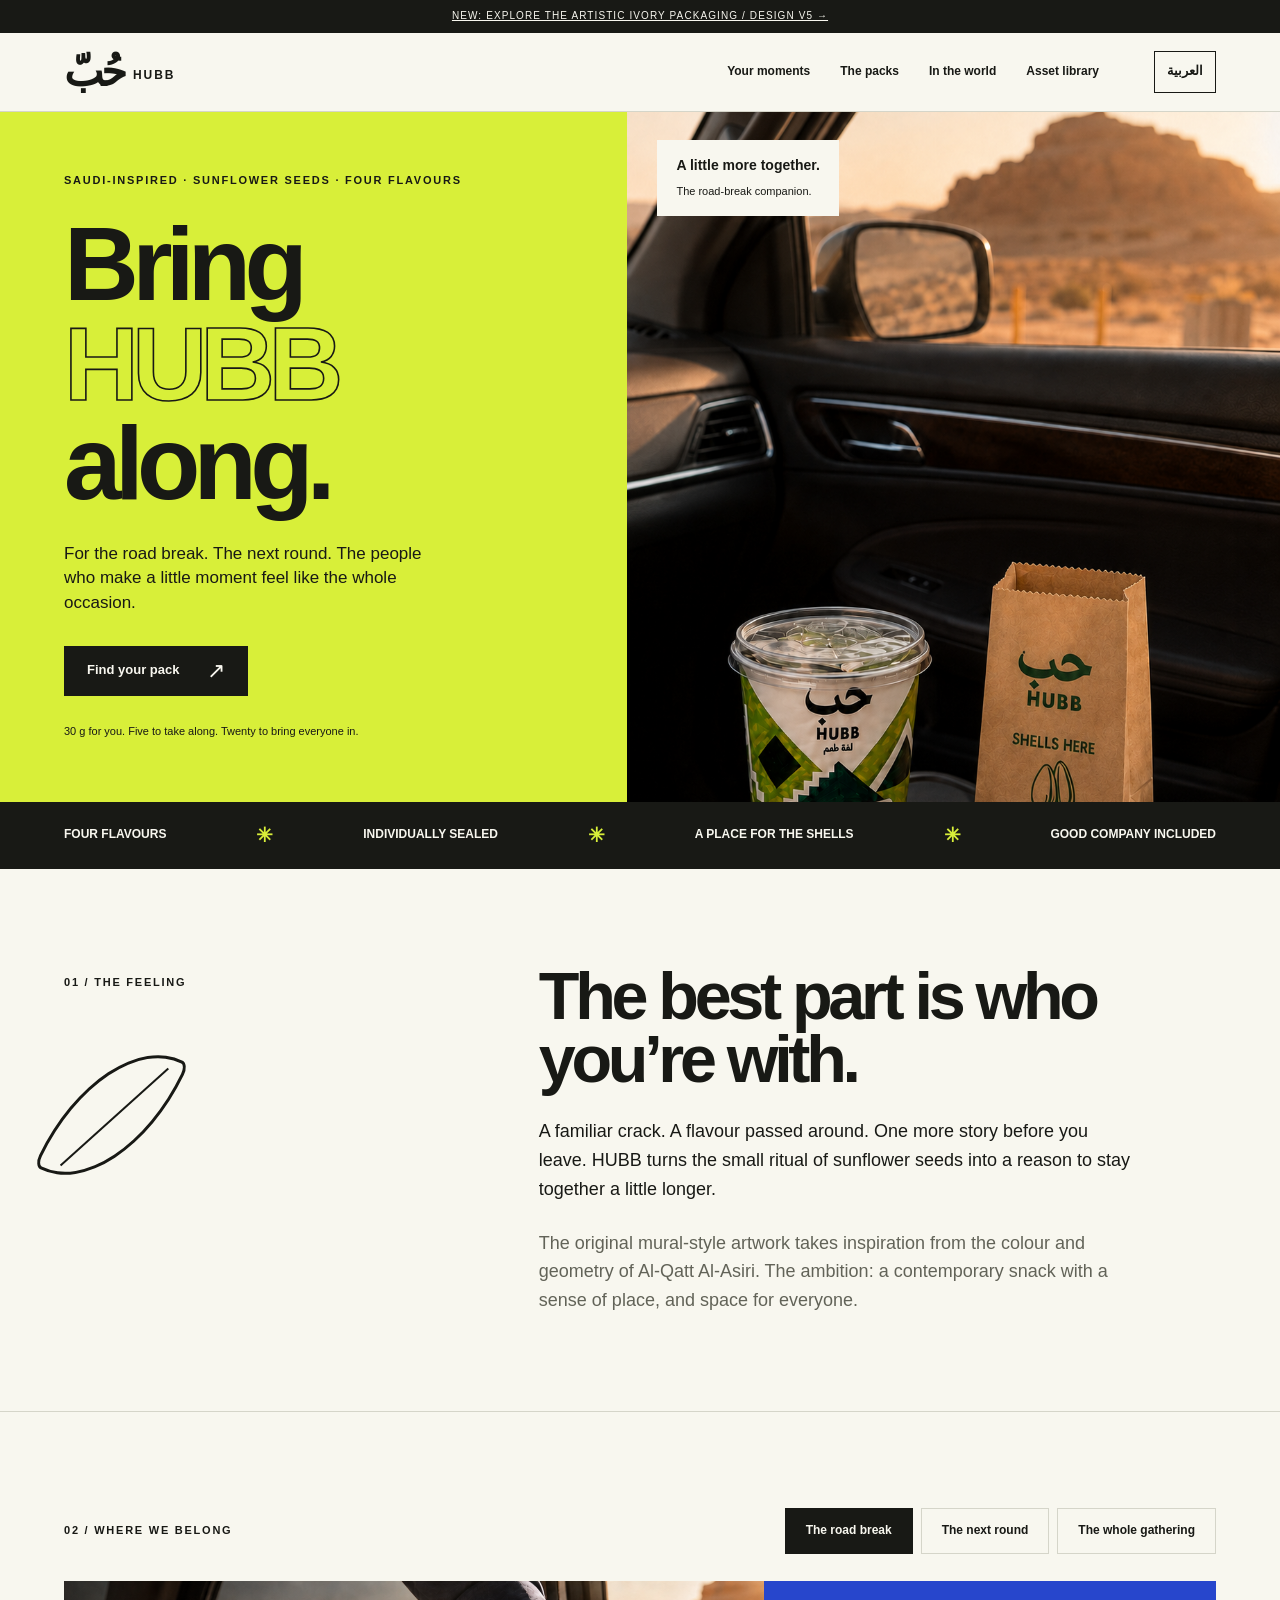
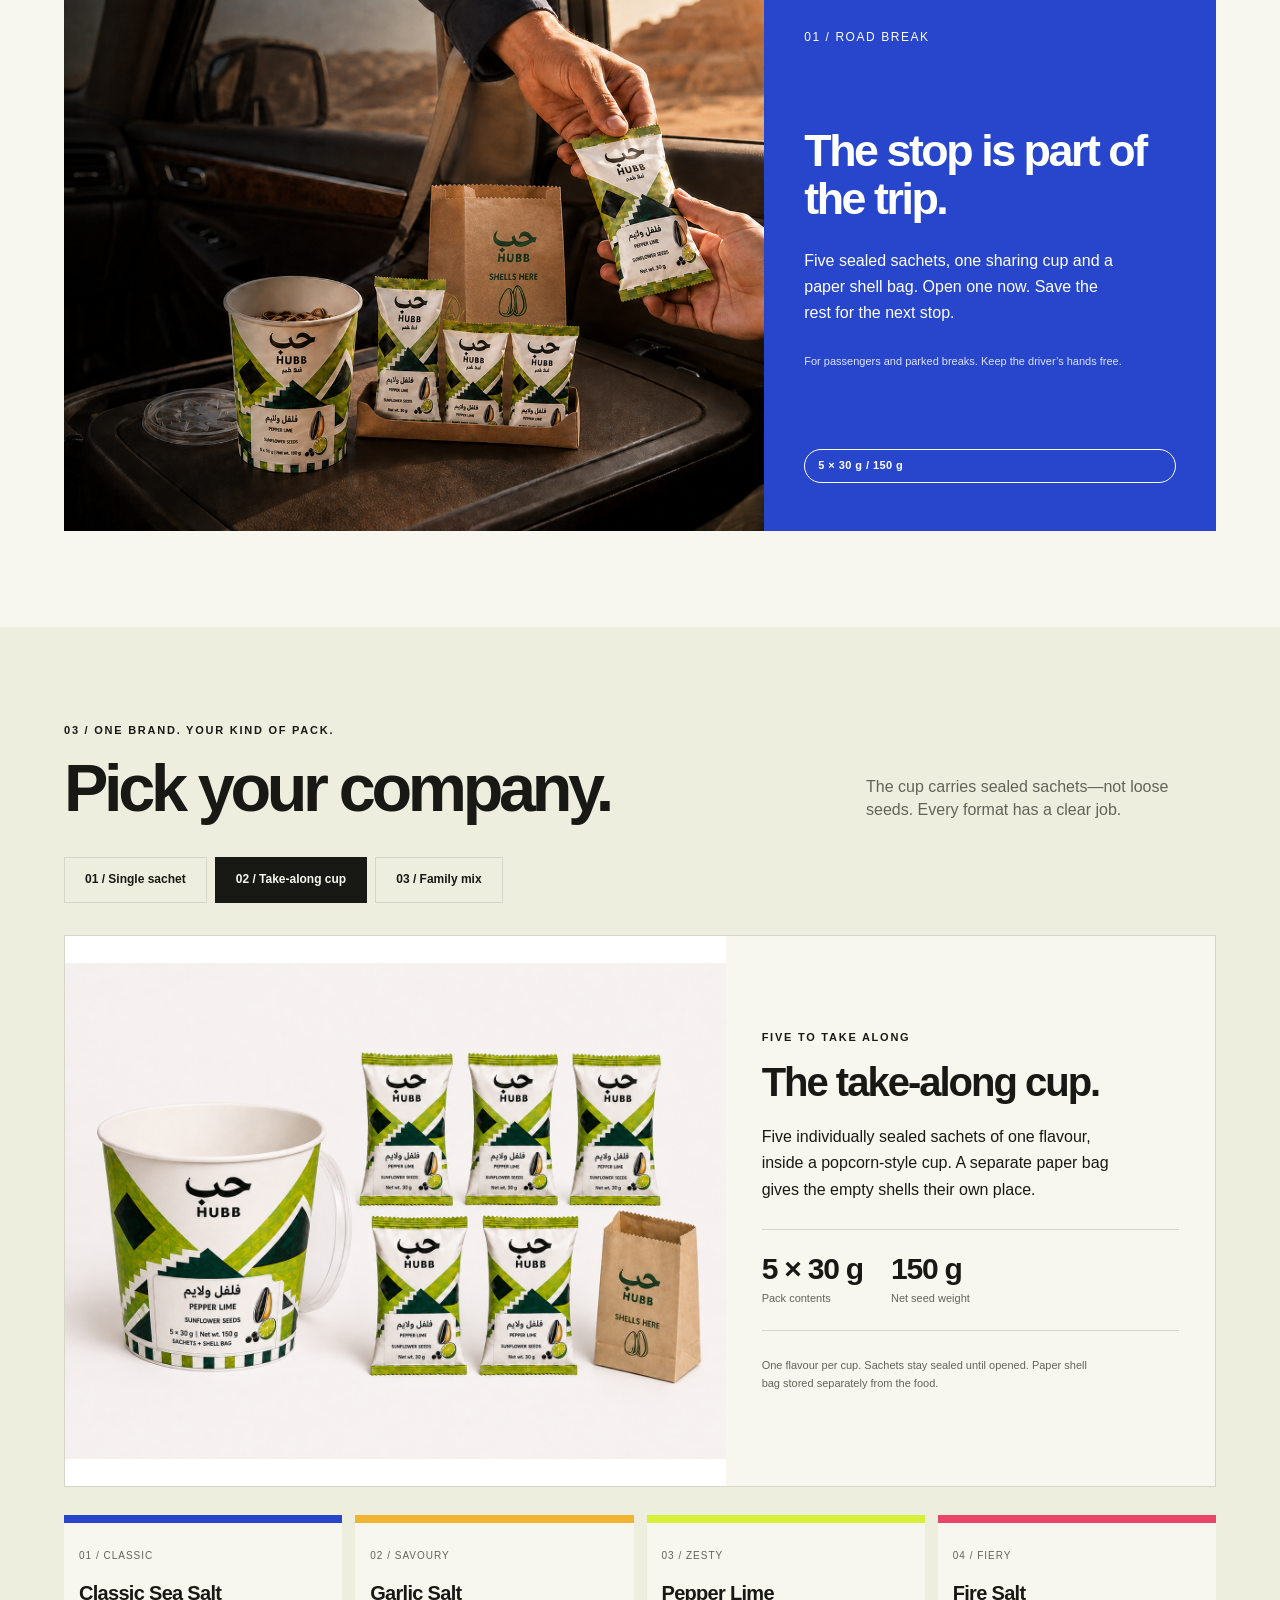
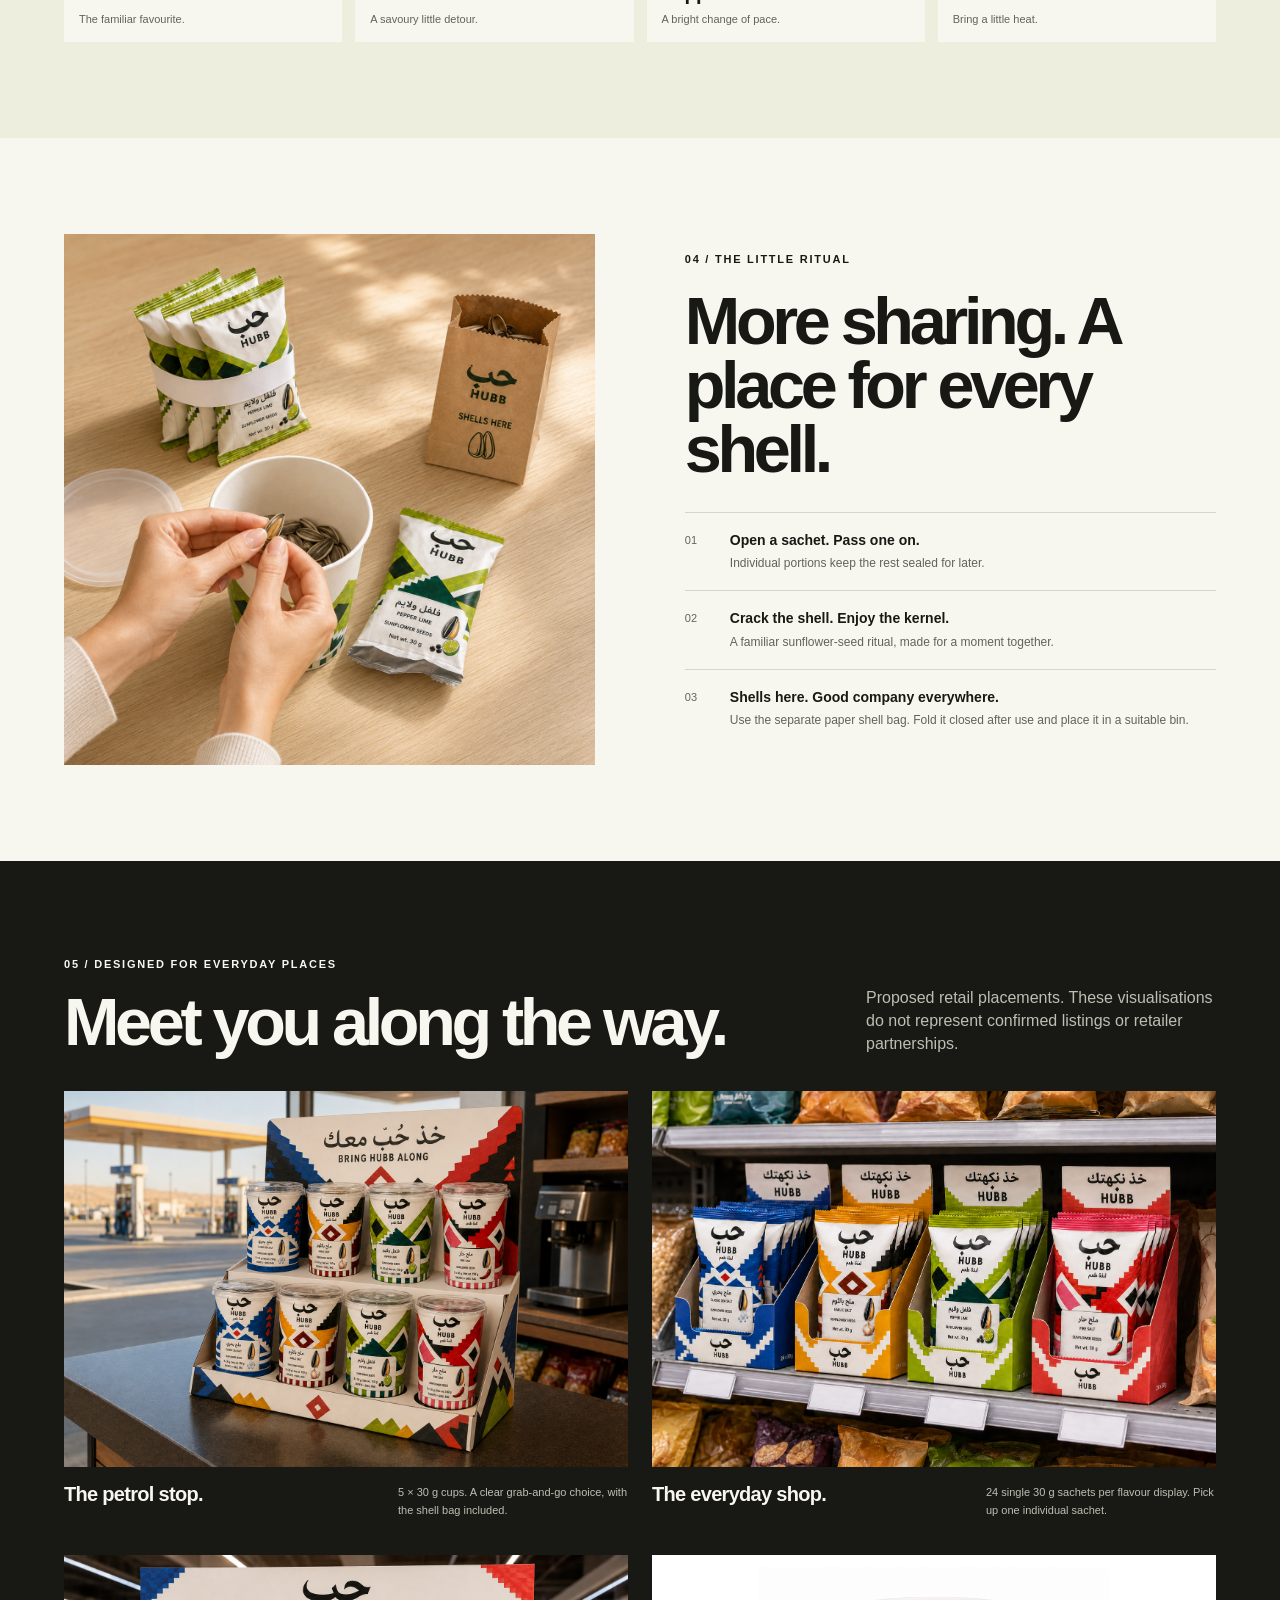
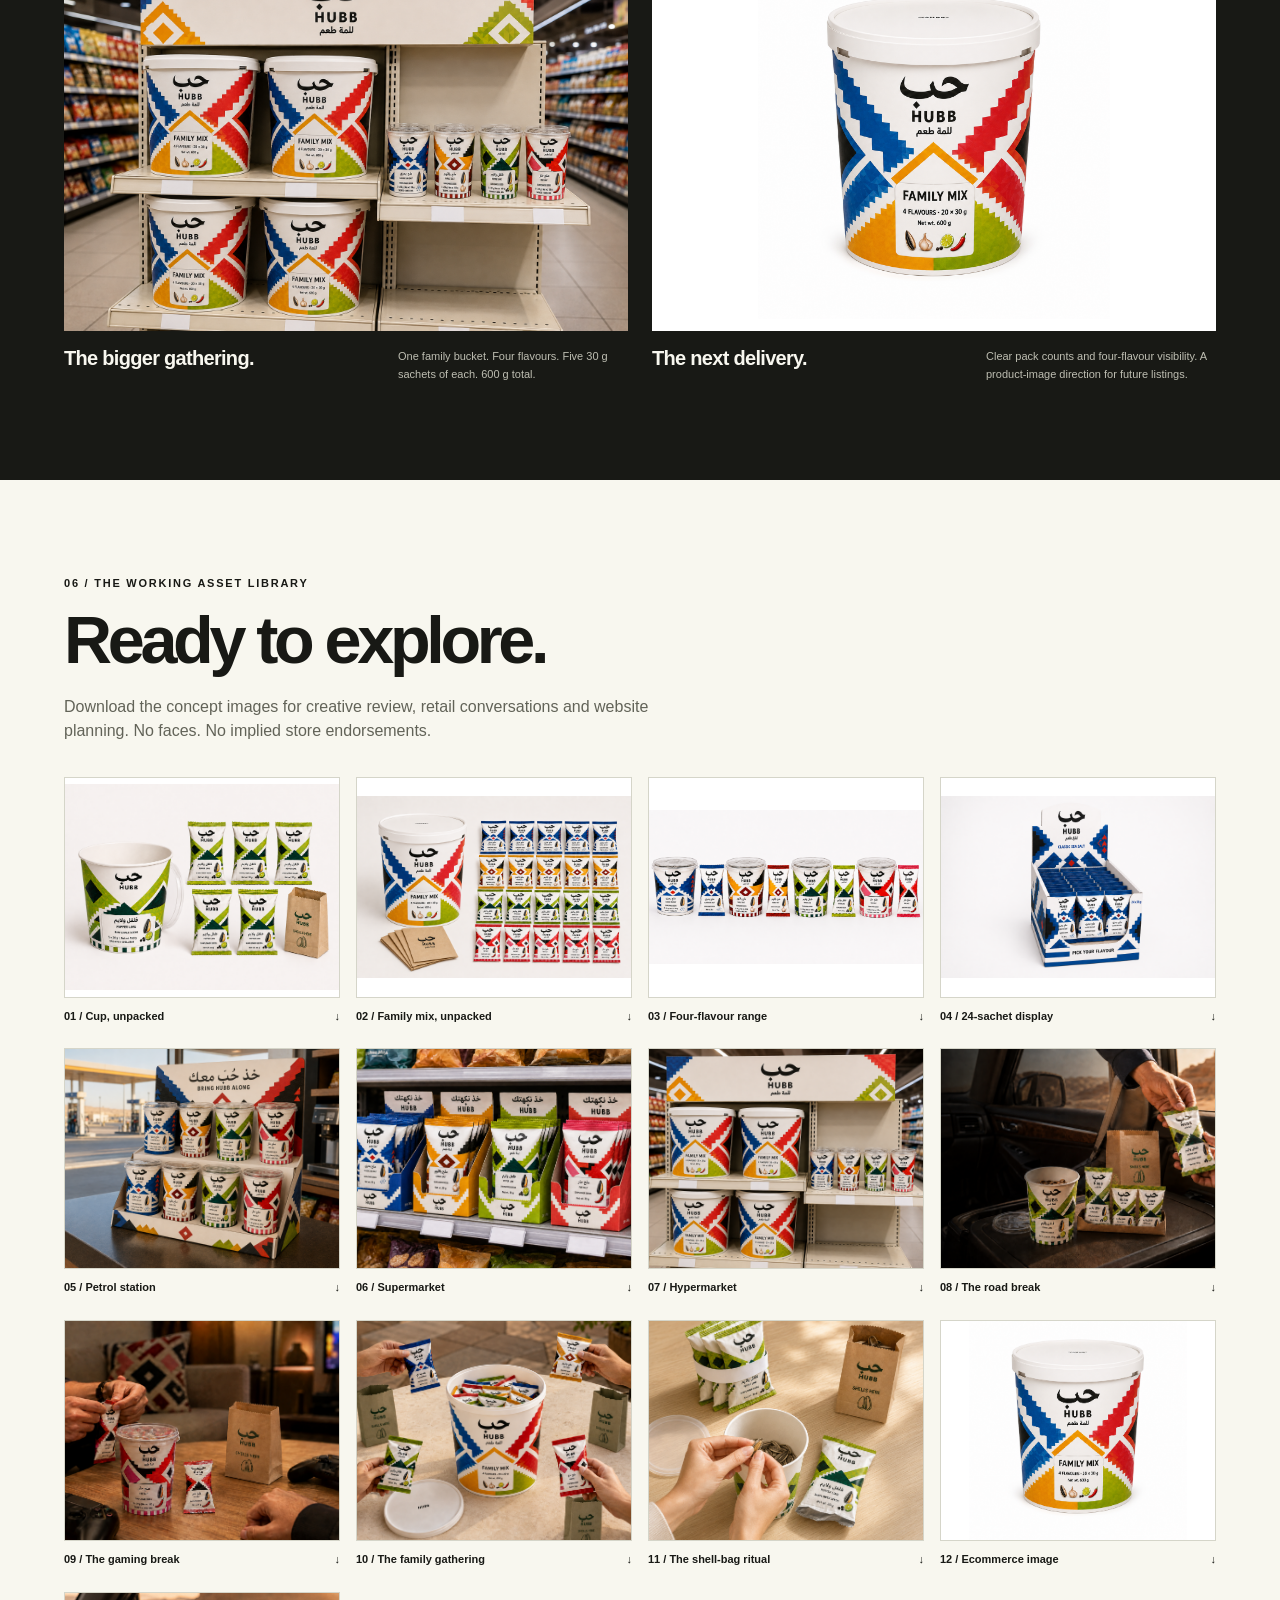
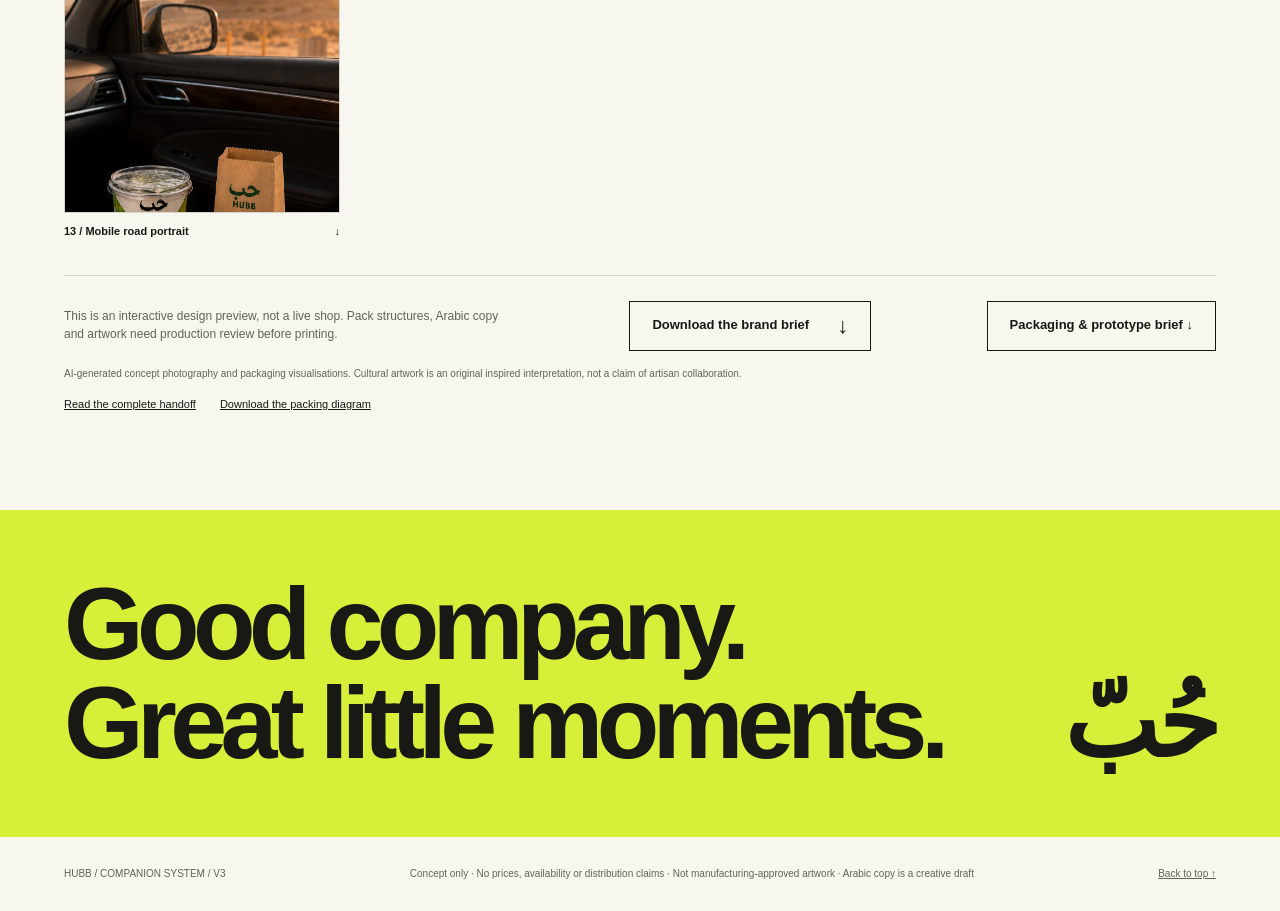
==== commit 91a2a840: "Add artistic ivory HUBB packaging review and revised family pack" ====
--- a/website/index.html
+++ b/website/index.html
@@ -20,7 +20,7 @@
 </head>
 <body>
   <a class="skip" href="#main" data-en="Skip to content" data-ar="انتقل إلى المحتوى">Skip to content</a>
-  <div class="topbar" data-en="HUBB / A brand & packaging concept / Made for good company" data-ar="حُبّ / تصور للعلامة والتغليف / للّمة الحلوة">HUBB / A brand & packaging concept / Made for good company</div>
+  <div class="topbar"><a href="../design-v5/" data-en="NEW: Explore the artistic ivory packaging / Design V5 →" data-ar="جديد: اكتشف تصميم العبوات العاجية الفني / الإصدار الخامس ←">NEW: Explore the artistic ivory packaging / Design V5 →</a></div>
   <header class="nav"><div class="wrap nav-inner"><a class="brand" href="#" aria-label="HUBB home"><span class="brand-ar" lang="ar" dir="rtl">حُبّ</span><span class="brand-en">HUBB</span></a><nav class="nav-links" aria-label="Main navigation"><a href="#moments" data-en="Your moments" data-ar="لحظاتك">Your moments</a><a href="#formats" data-en="The packs" data-ar="العبوات">The packs</a><a href="#retail" data-en="In the world" data-ar="حولك">In the world</a><a href="#assets" data-en="Asset library" data-ar="مكتبة الصور">Asset library</a></nav><button class="lang" id="language" aria-label="Switch to Arabic">العربية</button></div></header>
   <main id="main">
     <section class="hero" aria-labelledby="hero-title"><div class="hero-copy"><div class="eyebrow" data-en="Saudi-inspired · Sunflower seeds · Four flavours" data-ar="بإلهام سعودي · بذور دوار الشمس · أربع نكهات">Saudi-inspired · Sunflower seeds · Four flavours</div><h1 id="hero-title"><span data-en="Bring" data-ar="خذ">Bring</span><span class="outline" data-en="HUBB" data-ar="حُبّ">HUBB</span><span data-en="along." data-ar="معك.">along.</span></h1><p data-en="For the road break. The next round. The people who make a little moment feel like the whole occasion." data-ar="لاستراحة الطريق. للجولة الجاية. وللناس اللي يحوّلون اللحظة البسيطة إلى لَمّة حلوة.">For the road break. The next round. The people who make a little moment feel like the whole occasion.</p><a class="button" href="#formats"><span data-en="Find your pack" data-ar="اكتشف عبوتك">Find your pack</span><span class="arrow" aria-hidden="true">↗</span></a><p class="hero-small" data-en="30 g for you. Five to take along. Twenty to bring everyone in." data-ar="٣٠ غ لك. خمس أكياس للطلعة. وعشرون كيسًا للّمة.">30 g for you. Five to take along. Twenty to bring everyone in.</p></div><div class="hero-visual"><picture><source media="(max-width:700px)" srcset="../assets/13-mobile-road.png"><img src="../assets/08-road-hero.png" alt="HUBB sharing cup and sunflower seed sachets during a parked Saudi road-trip break; no faces shown" data-alt-en="HUBB sharing cup and sunflower seed sachets during a parked Saudi road-trip break; no faces shown" data-alt-ar="عبوة حُبّ وأكياس بذور دوار الشمس في استراحة رحلة سعودية والسيارة متوقفة، دون إظهار الوجوه" fetchpriority="high"></picture><div class="hero-label"><strong data-en="A little more together." data-ar="اللّمة أحلى مع حُبّ.">A little more together.</strong><span data-en="The road-break companion." data-ar="رفيق استراحة الطريق.">The road-break companion.</span></div></div></section>
